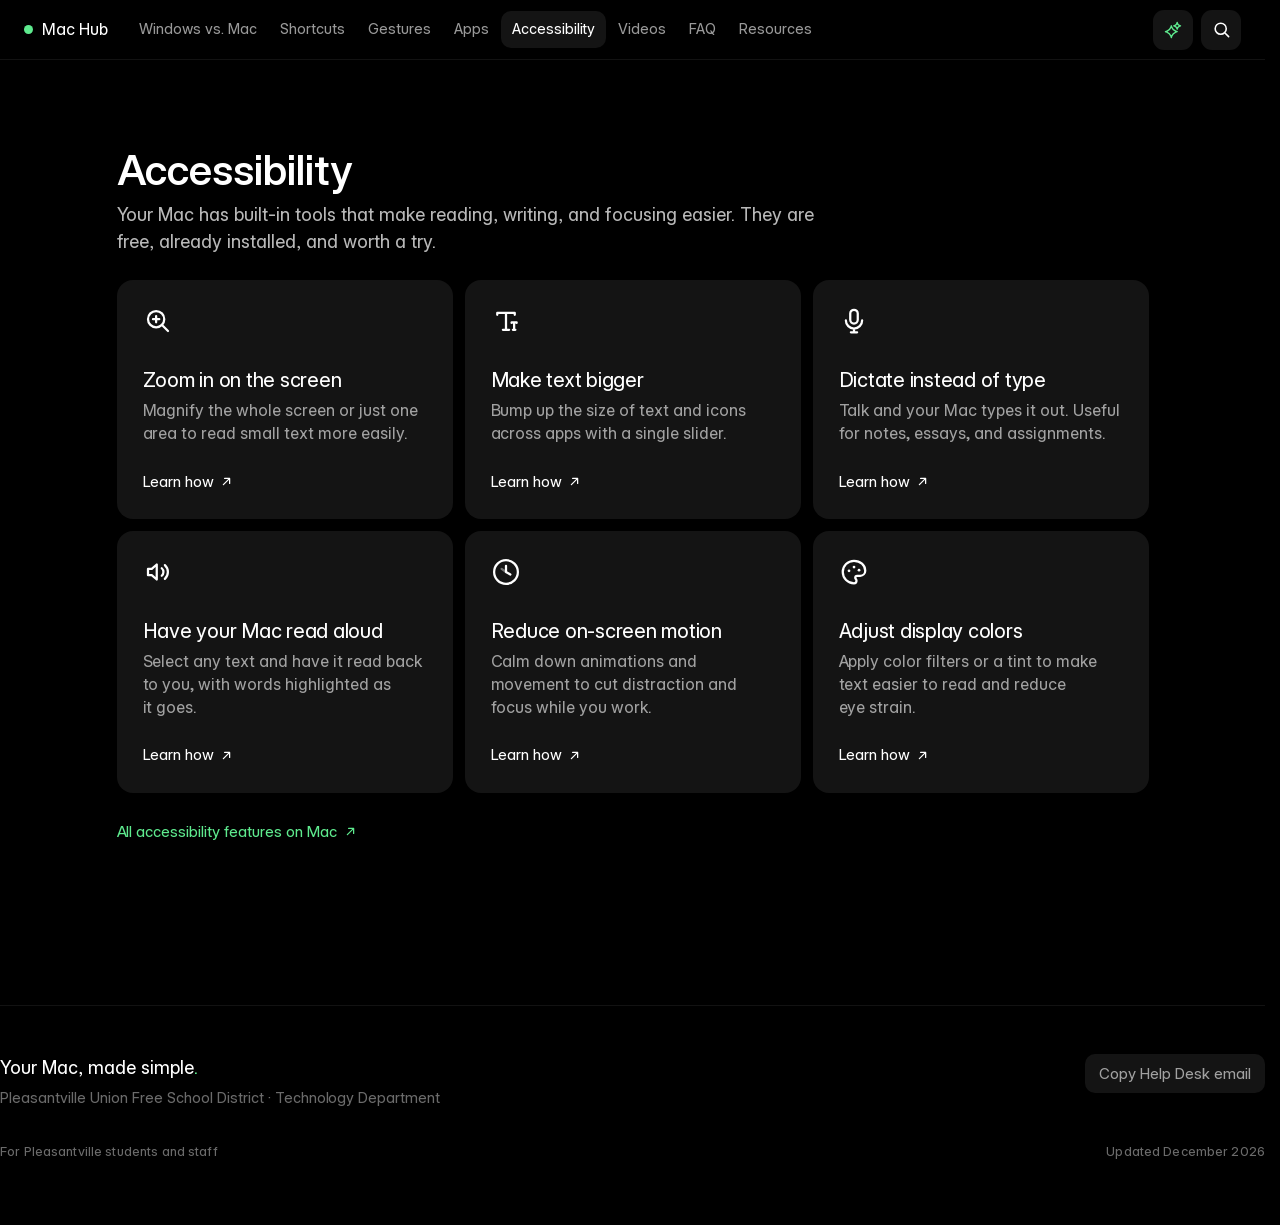
==== accessibility.html @ fa1ad55f "Add files via upload" ====
<!doctype html>
<html lang="en">
<head>
<meta charset="utf-8">
<meta name="viewport" content="width=device-width, initial-scale=1, viewport-fit=cover">
<meta name="color-scheme" content="dark">
<meta name="theme-color" content="#0a0a0a">
<title>Accessibility — Mac Hub | Pleasantville Schools</title>
<meta name="description" content="Built-in Mac tools that make reading, writing, and focusing easier: zoom, larger text, dictation, spoken text, reduced motion, and color adjustments.">
<meta property="og:title" content="Mac Accessibility — Pleasantville Schools">
<meta property="og:description" content="Built-in tools that make your Mac easier to use.">
<meta property="og:type" content="website">
<meta property="og:url" content="https://pufsd-mac.pages.dev/accessibility">
<meta property="og:site_name" content="Pleasantville Union Free School District">
<meta name="twitter:card" content="summary">
<meta name="robots" content="index, follow">
<link rel="canonical" href="https://pufsd-mac.pages.dev/accessibility">
<link rel="stylesheet" href="styles.css">
</head>
<body>
<div id="site-header"></div>
<main>
  <div class="wrap">
    <section id="accessibility">
      <div class="sec-head"><h2>Accessibility</h2><p class="lead">Your Mac has built-in tools that make reading, writing, and focusing easier. They are free, already installed, and worth a try.</p></div>
      <div class="apps-grid" id="a11yGrid" data-reveal></div>
      <div class="sec-foot">
        <a class="doc-link" href="https://support.apple.com/guide/mac-help/use-accessibility-features-mh35884/mac" target="_blank" rel="noopener noreferrer">All accessibility features on Mac<svg width="15" height="15" viewBox="0 0 24 24" fill="none" stroke="currentColor" stroke-width="2" stroke-linecap="round" stroke-linejoin="round"><path d="M7 17 17 7M9 7h8v8"/></svg></a>
      </div>
    </section>
  </div>
</main>
<div id="site-footer"></div>
<script src="content.js"></script>
<script src="app.js"></script>
<script>initPage('accessibility');</script>
</body>
</html>
---- styles.css ----
/* Self-hosted Inter variable (SIL Open Font License), same file as the resume site. */
@font-face{
  font-family:"Inter var";font-style:normal;font-weight:100 900;font-display:swap;
  src:url("fonts/InterVariable.woff2") format("woff2");
}
:root{
  --bg:#000000;
  --bg-card:#161616;
  --glass-card:rgb(20,20,20);
  --glass-card-hover:rgb(30,30,30);
  --surface-2:#2a2a2a;
  --t1:#ffffff;
  --text-on-bg:rgba(255,255,255,.72);
  --text-on-card:rgba(255,255,255,.6);
  --t2:var(--text-on-card);
  --t3:rgba(255,255,255,.42);
  --rule:rgba(255,255,255,.07);
  --rule-strong:rgba(255,255,255,.14);
  --rule-faint:rgba(255,255,255,.035);
  --grid-line:rgba(255,255,255,.035);
  --accent:#5eea8e;
  --accent-soft:rgba(94,234,142,.14);

  --s-2:8px; --s-3:12px; --s-4:16px; --s-5:24px; --s-6:32px; --s-7:48px; --s-8:64px; --s-9:96px;
  --max:1080px; --gutter:24px;
  --rc:16px; --ri:12px; --rs:10px; --rchip:8px;
  /* card padding system: feature cards use --pad-card, compact rows use --pad-row */
  --pad-card:26px;
  --pad-row:15px 20px;

  --font:"Inter var","Inter",-apple-system,BlinkMacSystemFont,"Segoe UI",Roboto,sans-serif;
  --ease:cubic-bezier(.22,1,.36,1);
  --ease-spring:cubic-bezier(.32,.72,0,1);
  color-scheme:dark;
}
*,*::before,*::after{box-sizing:border-box;margin:0;padding:0}
html{scroll-behavior:smooth;scroll-padding-top:120px;scrollbar-gutter:stable}
html,body{
  background:var(--bg);color:var(--text-on-bg);font-family:var(--font);
  font-feature-settings:"cv01","cv06","cv09","cv11","ss03","ss07";
  font-variation-settings:"opsz" 24,"wght" 440;
  -webkit-font-smoothing:antialiased;-moz-osx-font-smoothing:grayscale;
}
body{position:relative;font-size:18px;line-height:1.55;letter-spacing:-0.01px;min-height:100vh;text-rendering:optimizeLegibility;overflow-x:hidden;text-wrap:pretty}
/* page titles stay bold; card headings sit at 500 */
.hero h1,.sec-head h2,.chat-head .ttl,.gate h2,.admin-head h2{font-variation-settings:"opsz" 32,"wght" 560}
.card h3,.cmp-topic,.exp-title,.app-card .app-name,.res .rname,.res-help .rname,.gest .gname{font-variation-settings:"opsz" 28,"wght" 460;font-weight:460}
input,textarea,button,select{font-feature-settings:inherit}
a{color:inherit;text-decoration:none;transition:opacity .22s var(--ease)}
button{font:inherit;background:none;border:none;color:inherit;cursor:pointer;padding:0}
::selection{background:var(--accent);color:var(--bg)}
:focus{outline:none}
:focus-visible{outline:2px solid var(--accent);outline-offset:3px;border-radius:6px;box-shadow:0 0 0 4px var(--accent-soft)}

.wrap{width:100%;max-width:var(--max);margin:0 auto;padding:0 var(--gutter);position:relative;z-index:1}
@media (max-width:560px){:root{--gutter:16px}}

/* ---------- controls: agent + search + hamburger ---------- */
.controls{position:fixed;top:var(--s-6);right:var(--s-6);z-index:101;display:flex;align-items:center;gap:var(--s-2)}
.ctrl-btn{width:52px;height:52px;flex:0 0 52px;border-radius:15px;background:var(--glass-card);color:var(--t1);display:inline-flex;align-items:center;justify-content:center;cursor:pointer;transition:background .24s var(--ease),transform .18s var(--ease)}
.ctrl-btn:hover{background:var(--glass-card-hover)}
.ctrl-btn:active{transform:scale(.92)}
.agent-btn svg{color:var(--accent)}
.bars{position:relative;width:20px;height:14px}
.bars span{position:absolute;left:0;width:20px;height:2px;border-radius:2px;background:var(--t1);transition:transform .34s var(--ease),opacity .2s var(--ease)}
.bars span:nth-child(1){top:0}
.bars span:nth-child(2){top:6px}
.bars span:nth-child(3){top:12px}
.menu-btn[aria-expanded="true"] .bars span:nth-child(1){transform:translateY(6px) rotate(45deg)}
.menu-btn[aria-expanded="true"] .bars span:nth-child(2){opacity:0}
.menu-btn[aria-expanded="true"] .bars span:nth-child(3){transform:translateY(-6px) rotate(-45deg)}
.menu{position:fixed;top:calc(var(--s-6) + 64px);right:var(--s-6);z-index:100;background:#121212;border-radius:var(--rc);padding:8px;display:flex;flex-direction:column;gap:2px;min-width:200px;box-shadow:0 4px 16px rgba(0,0,0,.35);opacity:0;transform:translateY(-8px) scale(.98);transform-origin:top right;pointer-events:none;transition:opacity .22s var(--ease),transform .22s var(--ease)}
.menu.open{opacity:1;transform:none;pointer-events:auto}
.menu a{display:flex;align-items:center;gap:12px;padding:11px 16px;border-radius:var(--rs);font-size:16.5px;font-weight:460;color:var(--t2);letter-spacing:-0.01px;transition:color .2s var(--ease),background .2s var(--ease)}
.menu a svg{flex-shrink:0;color:var(--t3);transition:color .2s var(--ease)}
.menu a:hover{color:var(--t1);background:#1a1a1a}
.menu a:hover svg{color:var(--accent)}
.menu a.active{color:var(--t1);background:var(--surface-2)}
.menu a.active svg{color:var(--accent)}
/* in-menu action items (assistant + search) — mobile only */
.menu-action{display:none;align-items:center;gap:12px;width:100%;padding:11px 16px;border-radius:var(--rs);font:inherit;font-size:16.5px;font-weight:460;color:var(--t2);background:none;cursor:pointer;text-align:left;transition:color .2s var(--ease),background .2s var(--ease)}
.menu-action svg{color:var(--accent);flex-shrink:0}
.menu-action:hover{color:var(--t1);background:#1a1a1a}
.menu-divider{display:none;height:1px;background:var(--rule);margin:6px 8px}
.menu-scrim{display:none}
@media (max-width:560px){
  .controls{top:var(--s-4);right:var(--s-4)}
  .ctrl-btn{width:44px;height:44px;flex:0 0 44px;border-radius:13px}
  /* collapse to a single menu button on mobile */
  .agent-btn,.search-btn{display:none}
  /* bottom sheet: slides up from the bottom like a native app panel */
  .menu{
    top:auto;bottom:0;left:0;right:0;min-width:0;
    border-radius:22px 22px 0 0;
    padding:10px 12px calc(env(safe-area-inset-bottom) + 18px);
    gap:2px;
    box-shadow:0 -12px 40px rgba(0,0,0,.55);
    transform:translateY(100%);transform-origin:bottom;
    transition:transform .34s var(--ease-spring),opacity .2s var(--ease);
  }
  .menu::before{content:"";display:block;width:38px;height:4px;border-radius:2px;background:var(--rule-strong);margin:6px auto 12px}
  .menu.open{transform:translateY(0)}
  .menu-action,.menu-divider{display:flex}
  .menu a,.menu-action{font-size:18px;padding:15px 16px}
  .menu-divider{margin:8px 8px}
  /* dim scrim behind the sheet */
  .menu-scrim{display:block;position:fixed;inset:0;z-index:99;background:rgba(0,0,0,.5);opacity:0;pointer-events:none;transition:opacity .28s var(--ease)}
  .menu-scrim.open{opacity:1;pointer-events:auto}
}

/* ---------- reveal-on-scroll ---------- */
.js [data-reveal]{opacity:0;transform:translateY(14px)}
.js [data-reveal].in{opacity:1;transform:none;transition:opacity .6s var(--ease),transform .6s var(--ease)}
/* staggered children: grids/lists reveal their items in sequence */
.js [data-reveal] > *{opacity:0;transform:translateY(12px)}
.js [data-reveal].in > *{opacity:1;transform:none;transition:opacity .5s var(--ease),transform .5s var(--ease);transition-delay:calc(var(--i,0) * 55ms)}
/* unified tables reveal as a single block (no per-row stagger) */
.js [data-reveal].no-stagger > *{opacity:1;transform:none;transition:none}
/* hero loads on first paint */
.js .hero-anim{opacity:0;transform:translateY(16px);animation:heroRise .7s var(--ease) forwards}
.js .hero h1.hero-anim{animation-delay:.05s}
.js .hero p.hero-anim{animation-delay:.16s}
@keyframes heroRise{to{opacity:1;transform:none}}
@media (prefers-reduced-motion:reduce){
  .js [data-reveal],.js [data-reveal] > *,.js .hero-anim{opacity:1 !important;transform:none !important;animation:none !important}
  .card:hover,.app-card:hover,.gest:hover,.res a:hover{transform:none !important}
  .card:hover .ico,.app-card:hover .app-icon,.gest:hover .gico,.sc-row:hover .kbd{transform:none !important}
  .doc-link:hover svg,.app-card a.app-link:hover svg,.res a:hover .ext svg{transform:none !important}
  .ctrl-btn:active,.card:active,.app-card:active,.sc-row:active,.cta:active,.video-card:hover .video-thumb,.video-card:active .video-thumb{transform:none !important}
  html{scroll-behavior:auto}
}
.chat-log{scrollbar-width:thin;scrollbar-color:var(--surface-2) transparent}
.chat-log::-webkit-scrollbar{width:8px}
.chat-log::-webkit-scrollbar-thumb{background:var(--surface-2);border-radius:4px}
.chat-log::-webkit-scrollbar-track{background:transparent}

/* ---------- hero ---------- */
.hero{padding:160px 0 80px;text-align:left}
.hero h1{font-size:clamp(40px,7vw,72px);font-weight:560;line-height:1.04;letter-spacing:-.028em;color:var(--t1);margin:0}
.hero h1 .dot{color:var(--accent)}
.hero p{font-size:clamp(16px,1.8vw,19px);line-height:1.55;color:var(--text-on-bg);max-width:52ch;margin:var(--s-5) 0 0;text-wrap:pretty}

.search-pop{position:fixed;top:calc(var(--s-6) + 64px);right:var(--s-6);z-index:100;background:#121212;border-radius:var(--rc);padding:8px;width:300px;opacity:0;transform:translateY(-8px) scale(.98);transform-origin:top right;pointer-events:none;transition:opacity .22s var(--ease),transform .22s var(--ease)}
.search-pop.open{opacity:1;transform:none;pointer-events:auto}
.search-bar{display:flex;align-items:center;gap:var(--s-3)}
.search-field{position:relative;flex:1;border-radius:var(--rs);background:#222;box-shadow:inset 0 0 0 1px var(--rule);transition:box-shadow .24s var(--ease)}
.search-field:focus-within{box-shadow:inset 0 0 0 1.5px rgba(255,255,255,.4)}
.search-field svg{position:absolute;left:14px;top:50%;transform:translateY(-50%);color:var(--t3)}
.search-field input{width:100%;height:46px;background:transparent;border:none;border-radius:var(--rs);color:var(--t1);font:inherit;font-size:15px;padding:0 14px 0 42px}
.search-field input::placeholder{color:var(--t3)}
.search-field input:focus{outline:none}
.search-cancel{display:none;color:var(--t2);font:inherit;font-size:16px;font-weight:460;padding:0 4px;white-space:nowrap;transition:color .2s var(--ease)}
.search-cancel:hover{color:var(--t1)}
.search-hint{display:none}
@media (max-width:560px){
  .search-pop{inset:0;top:0;right:0;left:0;width:auto;z-index:110;border-radius:0;padding:calc(env(safe-area-inset-top) + 16px) 16px 16px;background:linear-gradient(to bottom,rgba(10,10,10,.98) 0,rgba(10,10,10,.98) 88px,rgba(10,10,10,.5) 132px,rgba(10,10,10,.32) 100%);backdrop-filter:blur(4px);-webkit-backdrop-filter:blur(4px);transform:translateY(-12px);transform-origin:top}
  .search-pop.open{transform:none}
  .search-field input{height:50px;font-size:17px}
  .search-cancel{display:inline-flex}
  .search-hint{display:block;color:var(--t3);font-size:14px;margin-top:18px;text-align:center}
  .search-hint.hidden{display:none}
  body.search-open .controls{opacity:0;pointer-events:none}
}
.controls{transition:opacity .2s var(--ease)}

/* ---------- sections ---------- */
section{padding:var(--s-8) 0}
.sec-head{text-align:left;margin-bottom:var(--s-5)}
.sec-head h2{font-size:clamp(28px,4.4vw,42px);font-weight:560;line-height:1.06;letter-spacing:-0.01px;color:var(--t1);text-wrap:balance}
.sec-head .lead{color:var(--text-on-bg);font-size:18px;margin-top:var(--s-2);max-width:60ch;text-wrap:pretty}

/* ---------- browse cards ---------- */
.grid{display:grid;grid-template-columns:repeat(4,1fr);gap:var(--s-3)}
@media (max-width:900px){.grid{grid-template-columns:repeat(2,1fr)}}
@media (max-width:440px){.grid{grid-template-columns:1fr}}
.card{background:var(--glass-card);border-radius:var(--rc);padding:var(--pad-card);display:flex;flex-direction:column;min-height:200px;transition:background .24s var(--ease),transform .24s var(--ease);cursor:pointer}
.card:hover{background:var(--glass-card-hover);transform:translateY(-2px)}
.card:active{transform:translateY(0)}
.card .ico{color:var(--t1);display:inline-flex;align-self:flex-start;margin-bottom:auto;transition:transform .3s var(--ease-spring)}
.card:hover .ico{transform:scale(1.06)}
.card h3{font-size:20px;font-weight:560;letter-spacing:-0.012em;color:var(--t1);margin-top:var(--s-6);line-height:1.2;text-wrap:balance}
.card .desc{color:var(--t2);font-size:16px;line-height:1.45;margin-top:7px;text-wrap:pretty}
.card .meta{color:var(--t3);font-size:14px;margin-top:var(--s-5);font-variant-numeric:tabular-nums}

/* ---------- coming from windows (unified table) ---------- */
.switch-grid{position:relative;background:var(--glass-card);border-radius:var(--rc);overflow:hidden}
.cmp-header{display:grid;grid-template-columns:1.2fr 1.5fr 1.5fr;gap:var(--s-4);padding:14px var(--pad-card);box-shadow:inset 0 -1px 0 var(--rule)}
.cmp-header span{font-size:11.5px;font-weight:560;letter-spacing:.05em;text-transform:uppercase}
.cmp-header .h-topic{color:transparent}
.cmp-header .h-win{color:var(--t3)}
.cmp-header .h-mac{color:var(--accent)}
.cmp{display:grid;grid-template-columns:1.2fr 1.5fr 1.5fr;align-items:center;gap:var(--s-4);padding:15px var(--pad-card);transition:background .18s var(--ease)}
.cmp + .cmp{box-shadow:inset 0 1px 0 var(--rule-faint)}
.cmp:hover{background:var(--glass-card-hover)}
.cmp-topic{color:var(--t1);font-size:17px;letter-spacing:-0.01px;text-wrap:pretty}
.cmp-val{font-size:17px;line-height:1.45;text-wrap:pretty}
.cmp-win{color:var(--t3)}
.cmp-mac{color:var(--t1);position:relative;padding-left:18px}
.cmp-mac::before{content:"";position:absolute;left:0;top:50%;transform:translateY(-50%);width:3px;height:22px;border-radius:2px;background:var(--accent);opacity:.5}
@media (max-width:760px){
  .cmp-header{display:none}
  .cmp{grid-template-columns:1fr;gap:0;padding:var(--pad-card)}
  .cmp-topic{font-size:18px;margin-bottom:12px}
  /* Windows = the old way, muted reference line */
  .cmp-win{padding-left:0;font-size:16px;color:var(--t3)}
  .cmp-win::before{content:"On Windows";display:block;font-size:11px;font-weight:560;letter-spacing:.05em;text-transform:uppercase;color:var(--t3);margin-bottom:4px}
  /* Mac = the answer, set apart in a tinted block with the green accent bar */
  .cmp-mac{position:relative;margin-top:14px;padding:12px 14px 12px 16px;font-size:17px;color:var(--t1);background:var(--accent-soft);border-radius:var(--rs)}
  .cmp-mac::before{content:"On a Mac";position:static;transform:none;width:auto;height:auto;display:block;font-size:11px;font-weight:560;letter-spacing:.05em;text-transform:uppercase;color:var(--accent);background:none;border-radius:0;opacity:1;margin-bottom:4px}
}

/* ---------- shortcuts (individual cards, 2-up) ---------- */
.sc-table{display:grid;grid-template-columns:1fr 1fr;gap:var(--s-3)}
.sc-row{display:flex;align-items:center;justify-content:space-between;gap:var(--s-4);padding:var(--pad-row);background:var(--glass-card);border-radius:var(--ri);transition:background .24s var(--ease),transform .24s var(--ease)}
.sc-row:hover{background:var(--glass-card-hover);transform:translateY(-2px)}
.sc-row:active{transform:translateY(0)}
.sc-row .label{color:var(--t1);font-size:17px;letter-spacing:-0.01px;margin:0;line-height:1.2}
.keys{display:flex;gap:6px;flex-shrink:0}
.kbd{display:inline-flex;align-items:center;justify-content:center;min-width:30px;height:30px;padding:0 9px;font-size:13px;font-weight:460;font-variant-numeric:tabular-nums;color:var(--t1);background:var(--surface-2);border-radius:var(--rchip);box-shadow:0 1px 0 rgba(0,0,0,.4),inset 0 1px 0 rgba(255,255,255,.05);transition:transform .26s var(--ease-spring),background .18s var(--ease)}
.sc-row:hover .kbd{background:#333}
/* staggered key pop on hover */
.sc-row:hover .kbd{transform:translateY(-3px)}
.sc-row:hover .kbd:nth-child(1){transition-delay:0ms}
.sc-row:hover .kbd:nth-child(2){transition-delay:55ms}
.sc-row:hover .kbd:nth-child(3){transition-delay:110ms}
.sc-row .kbd:nth-child(1){transition-delay:110ms}
.sc-row .kbd:nth-child(2){transition-delay:55ms}
.sc-row .kbd:nth-child(3){transition-delay:0ms}
.empty{color:var(--t3);font-size:14px;padding:14px 2px}
@media (max-width:640px){.sc-table{grid-template-columns:1fr}}

/* shared section footer link */
.sec-foot{margin-top:var(--s-5)}
.no-results{color:var(--text-on-bg);font-size:16px;text-align:center;padding:var(--s-8) 0}

/* ---------- accordion (FAQ) ---------- */
#faqList{display:flex;flex-direction:column;gap:var(--s-3)}
.exp{background:var(--glass-card);border-radius:var(--rc);overflow:hidden;transition:background .24s var(--ease)}
.exp:hover{background:var(--glass-card-hover)}
.exp-summary{list-style:none;cursor:pointer;padding:20px var(--pad-card);display:grid;grid-template-columns:1fr auto;gap:var(--s-4);align-items:center}
.exp-summary::-webkit-details-marker{display:none}
.exp-title{font-size:clamp(16px,1.8vw,18px);font-weight:560;color:var(--t1);letter-spacing:-0.01px;line-height:1.3;text-wrap:balance}
.exp-icon{width:28px;height:28px;flex-shrink:0;display:inline-flex;align-items:center;justify-content:center;color:var(--t2);transition:color .24s var(--ease)}
.exp:hover .exp-icon{color:var(--t1)}
.exp[open] .exp-icon{color:var(--accent)}
.plus-v{transform-origin:8px 8px;transition:transform .34s cubic-bezier(.4,0,.2,1)}
.exp[open] .plus-v{transform:rotate(90deg)}
.exp-body{display:grid !important;grid-template-rows:0fr;transition:grid-template-rows .34s cubic-bezier(.4,0,.2,1)}
.exp[open] .exp-body{grid-template-rows:1fr}
.exp-body-inner{min-height:0;overflow:hidden}
.exp-a{color:var(--t2);font-size:16.5px;padding:0 var(--pad-card) 24px;text-wrap:pretty}
@media (prefers-reduced-motion:reduce){.exp-body{transition:none}}

/* ---------- native apps ---------- */
.apps-grid{display:grid;grid-template-columns:repeat(3,1fr);gap:var(--s-3)}
@media (max-width:760px){.apps-grid{grid-template-columns:repeat(2,1fr)}}
@media (max-width:480px){.apps-grid{grid-template-columns:1fr}}
.app-card{background:var(--glass-card);border-radius:var(--rc);padding:var(--pad-card);display:flex;flex-direction:column;transition:background .24s var(--ease),transform .24s var(--ease)}
.app-card:hover{background:var(--glass-card-hover);transform:translateY(-2px)}
.app-card:active{transform:translateY(0)}
.app-head{display:flex;align-items:center;gap:var(--s-3);margin-bottom:var(--s-5)}
.app-icon{width:44px;height:44px;border-radius:11px;flex-shrink:0;display:block;object-fit:cover;transition:transform .3s var(--ease-spring)}
.app-card:hover .app-icon{transform:scale(1.06)}
/* accessibility cards — icon on top, bare white icon, matches browse layout */
.a11y-card{background:var(--glass-card);border-radius:var(--rc);padding:var(--pad-card);display:flex;flex-direction:column;min-height:200px;transition:background .24s var(--ease),transform .24s var(--ease)}
.a11y-card:hover{background:var(--glass-card-hover);transform:translateY(-2px)}
.a11y-card:active{transform:translateY(0)}
.a11y-ico{color:var(--t1);display:inline-flex;align-self:flex-start;margin-bottom:auto;transition:transform .3s var(--ease-spring)}
.a11y-card:hover .a11y-ico{transform:scale(1.06)}
.a11y-name{display:block;color:var(--t1);font-size:20px;font-weight:560;letter-spacing:-0.012em;line-height:1.2;margin-top:var(--s-6);text-wrap:balance}
.a11y-desc{display:block;color:var(--t2);font-size:16px;line-height:1.45;margin-top:7px;text-wrap:pretty}
.a11y-link{color:var(--t1);font-size:15px;font-weight:460;margin-top:var(--s-5);display:inline-flex;align-items:center;gap:5px}
.a11y-link svg{transition:transform .25s var(--ease)}
.a11y-card:hover .a11y-link svg{transform:translate(2px,-2px)}
.app-card .app-name{display:block;color:var(--t1);font-size:18px;letter-spacing:-0.01px;line-height:1.3;text-wrap:balance}
.app-card .app-desc{display:block;color:var(--t2);font-size:18px;line-height:1.35;letter-spacing:-0.01px;text-wrap:pretty}
.app-card .app-link{color:var(--accent);font-size:15px;font-weight:460;margin-top:var(--s-5);display:inline-flex;align-items:center;gap:5px}
.app-card .app-link svg{transition:transform .25s var(--ease)}
.app-card:hover .app-link svg{transform:translate(2px,-2px)}

/* ---------- video gallery ---------- */
.video-grid{display:grid;grid-template-columns:repeat(3,1fr);gap:var(--s-4)}
@media (max-width:760px){.video-grid{grid-template-columns:repeat(2,1fr)}}
@media (max-width:480px){.video-grid{grid-template-columns:1fr}}
.video-card{display:flex;flex-direction:column;gap:var(--s-3);background:none;border:0;padding:0;font:inherit;text-align:left;cursor:pointer}
.video-thumb{position:relative;aspect-ratio:16/9;border-radius:var(--ri);overflow:hidden;background:var(--glass-card);transition:transform .26s var(--ease)}
.video-thumb img{width:100%;height:100%;object-fit:cover;display:block}
.video-card:hover .video-thumb{transform:translateY(-2px)}
.video-card:active .video-thumb{transform:translateY(0)}
.video-thumb::after{content:"";position:absolute;inset:0;background:rgba(0,0,0,.18);opacity:0;transition:opacity .26s var(--ease)}
.video-card:hover .video-thumb::after{opacity:1}
.video-play{position:absolute;top:50%;left:50%;transform:translate(-50%,-50%);width:54px;height:54px;border-radius:50%;background:rgba(0,0,0,.55);backdrop-filter:blur(4px);display:flex;align-items:center;justify-content:center;z-index:1;transition:background .24s var(--ease),transform .3s var(--ease-spring)}
.video-card:hover .video-play{background:var(--accent);transform:translate(-50%,-50%) scale(1.08)}
.video-play svg{margin-left:3px;color:#fff;transition:color .24s var(--ease)}
.video-card:hover .video-play svg{color:#04130a}
.video-dur{position:absolute;bottom:8px;right:8px;z-index:1;background:rgba(0,0,0,.72);color:#fff;font-size:12.5px;font-weight:460;padding:2px 7px;border-radius:6px;letter-spacing:.01em}
.video-vtitle{color:var(--t1);font-size:16.5px;font-weight:460;line-height:1.35;letter-spacing:-0.01px;text-wrap:pretty}
/* video modal */
.video-modal{position:fixed;inset:0;z-index:200;display:none;align-items:center;justify-content:center;padding:24px;background:rgba(0,0,0,.82);opacity:0;transition:opacity .26s var(--ease)}
.video-modal.open{display:flex;opacity:1}
.vm-inner{width:100%;max-width:960px}
.vm-frame{position:relative;aspect-ratio:16/9;width:100%;border-radius:var(--rc);overflow:hidden;background:#000;box-shadow:0 24px 80px rgba(0,0,0,.6)}
.vm-frame iframe{position:absolute;inset:0;width:100%;height:100%;border:0}
.vm-title{margin-top:var(--s-4);color:var(--t1);font-size:18px;font-weight:560;letter-spacing:-0.01px;text-wrap:pretty}
.vm-close{position:absolute;top:18px;right:18px;width:44px;height:44px;border-radius:50%;background:rgba(255,255,255,.1);color:#fff;display:flex;align-items:center;justify-content:center;cursor:pointer;transition:background .2s var(--ease)}
.vm-close:hover{background:rgba(255,255,255,.2)}
@media (prefers-reduced-motion:reduce){.video-modal,.video-thumb,.video-play{transition:none}}

/* ---------- resources / link cards (title over subtitle) ---------- */
.res{display:grid;grid-template-columns:repeat(auto-fill,minmax(280px,1fr));gap:var(--s-3)}
.res.res-3{grid-template-columns:repeat(3,1fr)}
.res a{background:var(--glass-card);border-radius:var(--rc);padding:var(--pad-card);display:flex;flex-direction:column;min-height:120px;transition:background .24s var(--ease),transform .24s var(--ease)}
.res a:hover{background:var(--glass-card-hover);transform:translateY(-2px)}
.res .ext svg{transition:transform .25s var(--ease)}
.res a:hover .ext svg{transform:translate(2px,-2px)}
.res .rtop{display:flex;align-items:center;justify-content:space-between;gap:var(--s-3)}
.res .rname{display:block;color:var(--t1);font-size:18px;letter-spacing:-0.01px;line-height:1.3;text-wrap:pretty}
.res .rdesc{display:block;color:var(--t2);font-size:17px;margin-top:7px;line-height:1.45;text-wrap:pretty}
.res .ext{color:var(--t2);flex-shrink:0;display:inline-flex;align-items:center;transition:color .24s var(--ease)}
.res a:hover .ext{color:var(--t1)}
@media (max-width:760px){.res.res-3{grid-template-columns:1fr}}
/* request-help action button (matches resource card shape, accent-tinted) */
.res-help{position:relative;text-align:left;width:100%;background:var(--accent-soft);border-radius:var(--rc);padding:var(--pad-card);display:flex;flex-direction:column;min-height:120px;cursor:pointer;font:inherit;overflow:hidden;transition:background .24s var(--ease),transform .24s var(--ease)}
.res-help:hover{background:rgba(94,234,142,.2);transform:translateY(-2px)}
.res-help .rtop{display:flex;align-items:center;justify-content:space-between;gap:var(--s-3)}
.res-help .rname{display:block;color:var(--accent);font-size:18px;letter-spacing:-0.01px;line-height:1.3}
.res-help .rdesc{display:block;color:rgba(94,234,142,.7);font-size:17px;margin-top:7px;line-height:1.45}
.res-help .ext{color:var(--accent);flex-shrink:0;display:inline-flex}
.res-help .ext svg{transition:transform .25s var(--ease)}
.res-help:hover .ext svg{transform:translateY(-1px)}
.res-help .help-default{display:contents}
.res-help .help-default > *{transition:opacity .28s var(--ease),transform .28s var(--ease)}
.res-help.is-copied .help-default > *{opacity:0;transform:scale(.96)}
.res-help .help-copied{position:absolute;inset:0;display:flex;align-items:center;justify-content:center;color:var(--accent);font-size:20px;font-weight:560;font-variation-settings:"opsz" 28,"wght" 560;letter-spacing:-0.01px;opacity:0;transform:scale(.94);pointer-events:none;transition:opacity .28s var(--ease),transform .34s var(--ease-spring)}
.res-help.is-copied .help-copied{opacity:1;transform:none}
@media (prefers-reduced-motion:reduce){.res-help .help-default,.res-help .help-copied{transition:opacity .15s linear;transform:none !important}}

/* ---------- gestures (text-only, 3-up) ---------- */
.gest-grid{display:grid;grid-template-columns:repeat(3,1fr);gap:var(--s-3)}
.gest{background:var(--glass-card);border-radius:var(--ri);padding:var(--pad-row);display:flex;flex-direction:column;min-width:0;transition:background .24s var(--ease),transform .24s var(--ease)}
.gest:hover{background:var(--glass-card-hover);transform:translateY(-2px)}
.gest .gname{display:block;color:var(--t1);font-size:17px;letter-spacing:-0.01px;line-height:1.3}
.gest .ghow{display:block;color:var(--t2);font-size:17px;margin-top:2px;line-height:1.35;letter-spacing:-0.01px;white-space:nowrap;overflow:hidden;text-overflow:ellipsis}
@media (max-width:760px){.gest-grid{grid-template-columns:repeat(2,1fr)}}
@media (max-width:480px){.gest-grid{grid-template-columns:1fr}}
.doc-link{display:inline-flex;align-items:center;gap:6px;color:var(--accent);font-size:15px;font-weight:460;transition:opacity .2s var(--ease)}
.doc-link:hover{opacity:.8}
.doc-link svg,.app-card a.app-link svg{transition:transform .25s var(--ease)}
.doc-link:hover svg,.app-card a.app-link:hover svg{transform:translate(2px,-2px)}

/* ---------- agent chat window (overlay) ---------- */
.chat-window{position:fixed;top:calc(var(--s-6) + 64px);right:var(--s-6);z-index:202;width:min(400px,calc(100vw - var(--s-6)*2));height:min(620px,calc(100vh - 130px));background:#1a1a1a;border-radius:var(--rc);display:flex;flex-direction:column;overflow:hidden;box-shadow:0 24px 64px rgba(0,0,0,.5);opacity:0;transform:translateY(-12px) scale(.98);transform-origin:top right;pointer-events:none;transition:opacity .24s var(--ease),transform .4s var(--ease-spring)}
.chat-window.open{opacity:1;transform:none;pointer-events:auto}
.chat-head{display:flex;align-items:center;justify-content:space-between;padding:var(--pad-row);flex-shrink:0}
.chat-head .ttl{display:flex;align-items:center;gap:10px;font-weight:460;color:var(--t1);letter-spacing:-0.01px}
.chat-head .ttl svg{color:var(--accent)}
.chat-log{flex:1;overflow-y:auto;padding:var(--s-4) var(--s-5);display:flex;flex-direction:column;gap:var(--s-3)}
.msg{max-width:85%;padding:11px 15px;border-radius:14px;font-size:15px;line-height:1.5}
.msg.user{align-self:flex-end;background:var(--surface-2);color:var(--t1)}
.msg.bot{align-self:flex-start;background:#242424;color:var(--t1)}
.msg.sys{align-self:center;color:var(--t3);font-size:13.5px;text-align:center;max-width:92%}
.chat-chips{display:flex;flex-wrap:wrap;gap:8px;margin-top:2px}
.chat-chip{font:inherit;font-size:13.5px;color:var(--t2);background:#242424;border:1px solid var(--rule);border-radius:999px;padding:7px 13px;cursor:pointer;transition:color .2s var(--ease),background .2s var(--ease),border-color .2s var(--ease)}
.chat-chip:hover{color:var(--t1);background:var(--surface-2);border-color:var(--t3)}
.msg.typing{display:inline-flex;align-items:center;gap:5px;padding:14px 16px}
.msg.typing .dot{width:7px;height:7px;border-radius:50%;background:var(--t3);animation:typingBlink 1.3s infinite ease-in-out}
.msg.typing .dot:nth-child(2){animation-delay:.18s}
.msg.typing .dot:nth-child(3){animation-delay:.36s}
@keyframes typingBlink{0%,60%,100%{opacity:.3;transform:translateY(0)}30%{opacity:1;transform:translateY(-3px)}}
@media (prefers-reduced-motion:reduce){.msg.typing .dot{animation:none;opacity:.6}}
.chat-input{display:flex;align-items:flex-end;gap:var(--s-3);padding:var(--s-4);flex-shrink:0}
.chat-field{flex:1;display:flex;border-radius:var(--rs);background:#222;box-shadow:inset 0 0 0 1px var(--rule);transition:box-shadow .24s var(--ease)}
.chat-field:focus-within{box-shadow:inset 0 0 0 1.5px rgba(255,255,255,.4)}
.chat-field textarea{width:100%;resize:none;background:transparent;border:none;color:var(--t1);font:inherit;font-size:15px;line-height:22px;padding:13px 16px;height:48px;min-height:48px;max-height:120px;display:block}
.chat-field textarea:focus{outline:none}
.chat-field textarea::placeholder{color:var(--t3)}
.cta{display:inline-flex;align-items:center;justify-content:center;gap:8px;padding:0 20px;border-radius:var(--rs);background:var(--surface-2);color:var(--t1);font:inherit;font-size:15px;font-weight:460;cursor:pointer;height:46px;white-space:nowrap;transition:background .24s var(--ease),transform .16s var(--ease)}
#chatSend{height:48px;flex-shrink:0;background:var(--t1);color:#000}
#chatSend:hover{background:rgba(255,255,255,.85)}
.cta:hover{background:#333}
.cta:active{transform:scale(.985)}
.cta.alt{background:transparent;color:var(--t2)}
.cta.alt:hover{color:var(--t1);background:var(--surface-2)}
@media (max-width:560px){
  .chat-window{top:0;left:0;right:0;bottom:0;width:auto;height:auto;border-radius:0;transform:translateY(100%);transform-origin:bottom;box-shadow:none;padding-top:env(safe-area-inset-top)}
  .chat-window.open{transform:none}
  .chat-head{padding:18px 20px;box-shadow:inset 0 -1px 0 var(--rule-faint)}
}

/* ---------- edit lock ---------- */
/* ---------- footer ---------- */
.site-footer{margin-top:var(--s-9);padding:var(--s-7) 0 var(--s-8);border-top:1px solid var(--rule)}
.foot-main{display:flex;align-items:flex-start;justify-content:space-between;gap:var(--s-5);flex-wrap:wrap}
.foot-brand{display:flex;flex-direction:column;gap:5px}
.foot-title{font-size:18px;font-weight:560;color:var(--t1);letter-spacing:-0.01px}
.foot-title .dot{color:var(--accent)}
.foot-sub{font-size:14.5px;color:var(--t3);letter-spacing:-0.01px}
.foot-links{display:flex;align-items:center;gap:var(--s-3)}
.foot-help{position:relative;font:inherit;font-size:15px;font-weight:460;color:var(--t2);padding:8px 14px;border-radius:var(--rs);background:var(--glass-card);cursor:pointer;transition:color .2s var(--ease),background .2s var(--ease)}
.foot-help:hover{color:var(--t1);background:var(--glass-card-hover)}
.foot-help-done{display:none;color:var(--accent)}
.foot-help.is-copied .foot-help-label{display:none}
.foot-help.is-copied .foot-help-done{display:inline}
.foot-help.is-copied{background:var(--accent-soft)}
.foot-edit{display:inline-flex;align-items:center;justify-content:center;width:38px;height:38px;border-radius:var(--rs);background:transparent;color:var(--t3);cursor:pointer;opacity:.55;transition:opacity .24s var(--ease),color .24s var(--ease),background .24s var(--ease)}
.foot-edit:hover{opacity:1;color:var(--t1);background:var(--glass-card)}
.foot-meta{display:flex;justify-content:space-between;gap:var(--s-4);flex-wrap:wrap;margin-top:var(--s-6);font-size:13px;color:var(--t3);letter-spacing:.01em}
@media (max-width:560px){.foot-main{flex-direction:column;gap:var(--s-5)}}

/* ---------- admin ---------- */
.scrim{position:fixed;inset:0;z-index:200;background:rgba(0,0,0,.7);display:none}
.scrim.show{display:block}
.admin{position:fixed;inset:0;z-index:201;display:none;align-items:flex-start;justify-content:center;padding:40px 20px;overflow:auto}
.admin.show{display:flex}
.admin-panel{background:#1a1a1a;border-radius:var(--rc);width:100%;max-width:760px;box-shadow:0 24px 64px rgba(0,0,0,.5)}
.admin-head{display:flex;align-items:center;justify-content:space-between;padding:22px 26px}
.admin-head h3{font-size:21px;font-weight:460;color:var(--t1);letter-spacing:-0.01px}
.admin-body{padding:0 26px 26px}
.gate p{color:var(--t2);font-size:14.5px}
.field-wrap{border-radius:var(--rs);background:#222;box-shadow:inset 0 0 0 1px var(--rule);margin:14px 0;transition:box-shadow .24s var(--ease)}
.field-wrap:focus-within{box-shadow:inset 0 0 0 1.5px rgba(255,255,255,.4)}
.field-wrap input{width:100%;height:48px;background:transparent;border:none;color:var(--t1);font:inherit;padding:0 16px}
.field-wrap input:focus{outline:none}
.ed-tabs{display:flex;gap:6px;flex-wrap:wrap;margin-bottom:var(--s-5)}
.ed-tabs button{background:var(--glass-card);color:var(--t2);font:inherit;font-size:13.5px;padding:7px 13px;border-radius:var(--rs);cursor:pointer;transition:color .2s,background .2s}
.ed-tabs button.active{color:var(--t1);background:var(--surface-2)}
.ed-row{background:var(--glass-card);border-radius:var(--ri);padding:12px;margin-bottom:var(--s-2);display:flex;gap:8px;align-items:flex-start;flex-wrap:wrap}
.ed-row input,.ed-row select{flex:1;min-width:120px;background:#000;border:none;border-radius:var(--rs);color:var(--t1);font:inherit;font-size:14px;padding:10px 12px;box-shadow:inset 0 0 0 1px var(--rule)}
.ed-row input:focus,.ed-row select:focus{outline:none;box-shadow:inset 0 0 0 1.5px rgba(255,255,255,.4)}
.ed-row select{cursor:pointer;flex:0 0 auto;min-width:110px}
.ed-row .del{background:transparent;color:var(--t2);border-radius:var(--rs);cursor:pointer;padding:10px 12px;font:inherit;box-shadow:inset 0 0 0 1px var(--rule);line-height:1}
.ed-row .del:hover{color:var(--t1)}
.ed-row .del:disabled{opacity:.35;cursor:default}
.ed-move{display:flex;gap:6px;flex:0 0 auto}
.label{display:block;color:var(--t2);font-size:13.5px;margin:var(--s-4) 0 6px}
.hint{color:var(--t3);font-size:13px;line-height:1.5;margin-top:var(--s-4)}
.ed-actions{display:flex;gap:10px;margin-top:var(--s-5);flex-wrap:wrap}
.x{color:var(--t2);font-size:24px;line-height:1}
.x:hover{color:var(--t1)}
.divider{border:0;border-top:1px solid var(--rule);margin:var(--s-5) 0}

@media (max-width:640px){.hero{padding:130px 0 56px}}

/* ============================================================
   MULTI-PAGE: sticky header, top nav, per-page + universal search
   ============================================================ */
.site-header{position:sticky;top:0;z-index:120;display:flex;align-items:center;gap:var(--s-3);height:60px;padding:0 var(--gutter);background:rgba(0,0,0,.72);backdrop-filter:blur(12px);-webkit-backdrop-filter:blur(12px);border-bottom:1px solid var(--rule)}
.brand{display:inline-flex;align-items:center;gap:9px;font-size:16px;font-weight:560;color:var(--t1);letter-spacing:-0.01px;white-space:nowrap;flex-shrink:0}
.brand-dot{width:9px;height:9px;border-radius:50%;background:var(--accent);flex-shrink:0}
.top-nav{display:flex;align-items:center;gap:1px;margin:0 auto 0 var(--s-2);overflow-x:auto;scrollbar-width:none}
.top-nav::-webkit-scrollbar{display:none}
.top-nav a{padding:7px 11px;border-radius:var(--rs);font-size:14.5px;font-weight:460;color:var(--t2);white-space:nowrap;transition:color .2s var(--ease),background .2s var(--ease)}
.top-nav a:hover{color:var(--t1);background:var(--glass-card)}
.top-nav a.active{color:var(--t1);background:var(--glass-card)}
.site-header .controls{position:static;top:auto;right:auto;margin-left:auto;flex-shrink:0}
.site-header .ctrl-btn{width:40px;height:40px;flex:0 0 40px;border-radius:11px}
.only-mobile{display:none!important}
@media (max-width:880px){
  .top-nav{display:none}
  .only-mobile{display:inline-flex!important}
  .site-header{gap:var(--s-2)}
}
/* content clears the sticky header naturally (sticky takes flow space) */
.hero{padding:64px 0 64px}
@media (max-width:640px){.hero{padding:36px 0 44px}}
main>.wrap{padding-top:var(--s-5)}

/* per-page search (FAQ + Videos) */
.page-search{margin:0 0 var(--s-6);max-width:460px}
.page-search .search-field{width:100%}
.page-search input{width:100%;height:48px;background:transparent;border:none;border-radius:var(--rs);color:var(--t1);font:inherit;font-size:15px;padding:0 14px 0 42px}
.page-search input::placeholder{color:var(--t3)}
.page-search input:focus{outline:none}
.page-noresults{color:var(--t3);font-size:15px;padding:8px 2px;display:none}

/* universal search results (in the search-pop) */
.search-results{display:flex;flex-direction:column;gap:1px;margin-top:8px;max-height:min(60vh,420px);overflow-y:auto}
.sr-item{display:block;padding:9px 11px;border-radius:var(--rs);transition:background .16s var(--ease)}
.sr-item:hover,.sr-item:focus-visible{background:var(--glass-card)}
.sr-cat{display:block;font-size:11px;font-weight:560;letter-spacing:.05em;text-transform:uppercase;color:var(--accent);margin-bottom:2px}
.sr-title{display:block;font-size:14.5px;color:var(--t1);line-height:1.35}
.sr-empty{color:var(--t3);font-size:14px;padding:10px 11px}
@media (max-width:560px){.search-results{max-height:70vh}}
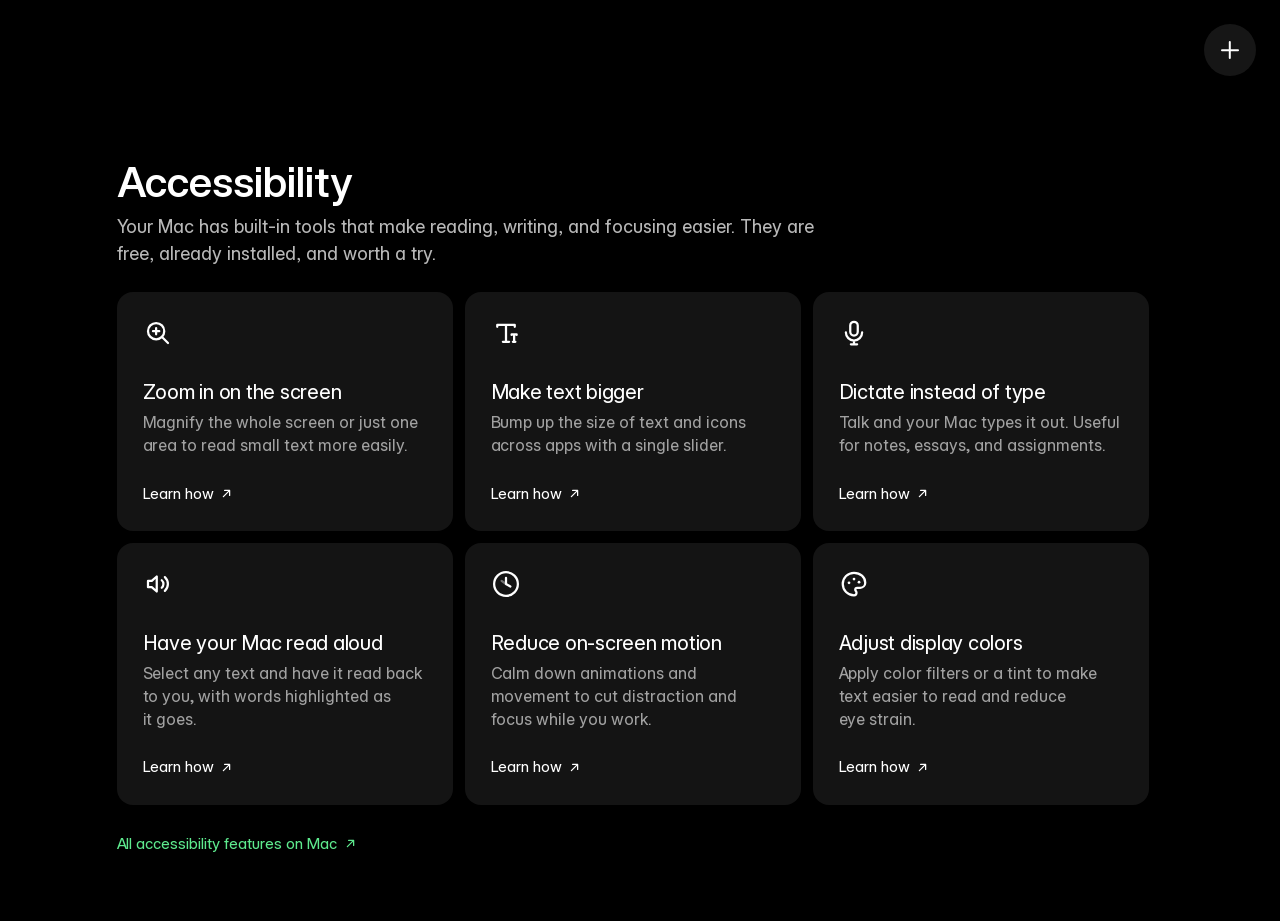
==== commit c1430eef: "Add files via upload" ====
--- a/accessibility.html
+++ b/accessibility.html
@@ -30,7 +30,6 @@
     </section>
   </div>
 </main>
-<div id="site-footer"></div>
 <script src="content.js"></script>
 <script src="app.js"></script>
 <script>initPage('accessibility');</script>
--- a/styles.css
+++ b/styles.css
@@ -55,57 +55,60 @@
 .wrap{width:100%;max-width:var(--max);margin:0 auto;padding:0 var(--gutter);position:relative;z-index:1}
 @media (max-width:560px){:root{--gutter:16px}}
 
-/* ---------- controls: agent + search + hamburger ---------- */
-.controls{position:fixed;top:var(--s-6);right:var(--s-6);z-index:101;display:flex;align-items:center;gap:var(--s-2)}
-.ctrl-btn{width:52px;height:52px;flex:0 0 52px;border-radius:15px;background:var(--glass-card);color:var(--t1);display:inline-flex;align-items:center;justify-content:center;cursor:pointer;transition:background .24s var(--ease),transform .18s var(--ease)}
-.ctrl-btn:hover{background:var(--glass-card-hover)}
-.ctrl-btn:active{transform:scale(.92)}
-.agent-btn svg{color:var(--accent)}
-.bars{position:relative;width:20px;height:14px}
-.bars span{position:absolute;left:0;width:20px;height:2px;border-radius:2px;background:var(--t1);transition:transform .34s var(--ease),opacity .2s var(--ease)}
-.bars span:nth-child(1){top:0}
-.bars span:nth-child(2){top:6px}
-.bars span:nth-child(3){top:12px}
-.menu-btn[aria-expanded="true"] .bars span:nth-child(1){transform:translateY(6px) rotate(45deg)}
-.menu-btn[aria-expanded="true"] .bars span:nth-child(2){opacity:0}
-.menu-btn[aria-expanded="true"] .bars span:nth-child(3){transform:translateY(-6px) rotate(-45deg)}
-.menu{position:fixed;top:calc(var(--s-6) + 64px);right:var(--s-6);z-index:100;background:#121212;border-radius:var(--rc);padding:8px;display:flex;flex-direction:column;gap:2px;min-width:200px;box-shadow:0 4px 16px rgba(0,0,0,.35);opacity:0;transform:translateY(-8px) scale(.98);transform-origin:top right;pointer-events:none;transition:opacity .22s var(--ease),transform .22s var(--ease)}
-.menu.open{opacity:1;transform:none;pointer-events:auto}
-.menu a{display:flex;align-items:center;gap:12px;padding:11px 16px;border-radius:var(--rs);font-size:16.5px;font-weight:460;color:var(--t2);letter-spacing:-0.01px;transition:color .2s var(--ease),background .2s var(--ease)}
-.menu a svg{flex-shrink:0;color:var(--t3);transition:color .2s var(--ease)}
-.menu a:hover{color:var(--t1);background:#1a1a1a}
-.menu a:hover svg{color:var(--accent)}
-.menu a.active{color:var(--t1);background:var(--surface-2)}
-.menu a.active svg{color:var(--accent)}
-/* in-menu action items (assistant + search) — mobile only */
-.menu-action{display:none;align-items:center;gap:12px;width:100%;padding:11px 16px;border-radius:var(--rs);font:inherit;font-size:16.5px;font-weight:460;color:var(--t2);background:none;cursor:pointer;text-align:left;transition:color .2s var(--ease),background .2s var(--ease)}
-.menu-action svg{color:var(--accent);flex-shrink:0}
-.menu-action:hover{color:var(--t1);background:#1a1a1a}
-.menu-divider{display:none;height:1px;background:var(--rule);margin:6px 8px}
-.menu-scrim{display:none}
-@media (max-width:560px){
-  .controls{top:var(--s-4);right:var(--s-4)}
-  .ctrl-btn{width:44px;height:44px;flex:0 0 44px;border-radius:13px}
-  /* collapse to a single menu button on mobile */
-  .agent-btn,.search-btn{display:none}
-  /* bottom sheet: slides up from the bottom like a native app panel */
-  .menu{
-    top:auto;bottom:0;left:0;right:0;min-width:0;
-    border-radius:22px 22px 0 0;
-    padding:10px 12px calc(env(safe-area-inset-bottom) + 18px);
-    gap:2px;
-    box-shadow:0 -12px 40px rgba(0,0,0,.55);
-    transform:translateY(100%);transform-origin:bottom;
-    transition:transform .34s var(--ease-spring),opacity .2s var(--ease);
-  }
-  .menu::before{content:"";display:block;width:38px;height:4px;border-radius:2px;background:var(--rule-strong);margin:6px auto 12px}
-  .menu.open{transform:translateY(0)}
-  .menu-action,.menu-divider{display:flex}
-  .menu a,.menu-action{font-size:18px;padding:15px 16px}
-  .menu-divider{margin:8px 8px}
-  /* dim scrim behind the sheet */
-  .menu-scrim{display:block;position:fixed;inset:0;z-index:99;background:rgba(0,0,0,.5);opacity:0;pointer-events:none;transition:opacity .28s var(--ease)}
-  .menu-scrim.open{opacity:1;pointer-events:auto}
+/* ---------- navigation: corner toggle + slide-in overlay panel ---------- */
+body.nav-open{overflow:hidden}
+.nav-bar{position:fixed;inset:0 0 auto 0;z-index:130;display:flex;align-items:center;justify-content:flex-end;padding:24px;pointer-events:none}
+.nav-toggle{pointer-events:auto;position:relative;width:52px;height:52px;border-radius:50%;background:var(--bg-card);color:var(--t1);display:grid;place-items:center;cursor:pointer;transition:background .24s var(--ease)}
+.nav-toggle:hover{background:var(--glass-card-hover)}
+.nav-bars{position:relative;width:20px;height:20px}
+.nav-bars span{position:absolute;left:50%;top:50%;width:18px;height:1.6px;border-radius:2px;background:var(--t1);transform-origin:center;transition:transform .34s var(--ease)}
+.nav-bars span:nth-child(1){transform:translate(-50%,-50%) rotate(0deg)}
+.nav-bars span:nth-child(2){transform:translate(-50%,-50%) rotate(90deg)}
+body.nav-open .nav-bars span:nth-child(1){transform:translate(-50%,-50%) rotate(45deg)}
+body.nav-open .nav-bars span:nth-child(2){transform:translate(-50%,-50%) rotate(-45deg)}
+
+.nav-scrim{position:fixed;inset:0;z-index:110;background:rgba(0,0,0,.4);opacity:0;visibility:hidden;transition:opacity .3s var(--ease),visibility .3s var(--ease)}
+body.nav-open .nav-scrim{opacity:1;visibility:visible}
+
+.nav-panel{position:fixed;top:0;right:0;z-index:120;height:100dvh;width:min(460px,100%);background:var(--bg-card);padding:108px 33px 33px 56px;display:flex;flex-direction:column;transform:translateX(100%);transition:transform .44s var(--ease-spring);overflow-y:auto}
+body.nav-open .nav-panel{transform:translateX(0)}
+.nav-panel nav{flex:1;display:flex;flex-direction:column}
+
+.nav-search{display:flex;align-items:center;gap:10px;background:var(--surface-2);border-radius:12px;padding:12px 14px;margin-bottom:30px}
+.nav-search:focus-within{box-shadow:inset 0 0 0 1.5px rgba(255,255,255,.4)}
+.nav-search svg{color:var(--t3);flex:none}
+.nav-search input{flex:1;min-width:0;background:none;border:0;outline:none;color:var(--t1);font:inherit;font-size:16px}
+.nav-search input::placeholder{color:var(--t3)}
+
+.nav-primary{display:flex;flex-direction:column;gap:14px}
+.nav-primary a,.nav-actions a,.nav-actions button{display:block;text-align:left;color:var(--t1);background:none;border:0;padding:0;cursor:pointer;font-family:inherit;font-weight:500;font-size:clamp(21px,2vw,27px);line-height:1.2;letter-spacing:-.018em;text-wrap:balance;width:max-content;max-width:100%;transition:color .22s var(--ease)}
+.nav-primary a:hover,.nav-actions a:hover,.nav-actions button:hover{color:var(--text-on-card)}
+.nav-primary a[aria-current="page"]{color:var(--accent)}
+.nav-primary a[aria-current="page"]:hover{color:rgba(94,234,142,.62)}
+
+.nav-actions{display:flex;flex-direction:column;gap:14px;margin-top:22px;padding-top:22px;border-top:1px solid var(--rule-strong)}
+
+.nav-results{display:none;flex-direction:column}
+.nav-result{display:block;padding:12px 0;border-bottom:1px solid var(--rule)}
+.nav-result:first-child{padding-top:0}
+.nav-result:last-child{border-bottom:0}
+.nav-result .nav-r-title{display:block;color:var(--t1);font-size:20px;font-weight:500;line-height:1.3;transition:color .2s var(--ease)}
+.nav-result .nav-r-cat{display:block;color:var(--t3);font-size:13px;margin-top:3px}
+.nav-result:hover .nav-r-title{color:var(--text-on-card)}
+.nav-no-results{color:var(--t3);font-size:15px;padding:6px 0}
+.nav-panel.nav-searching .nav-primary,.nav-panel.nav-searching .nav-actions{display:none}
+.nav-panel.nav-searching .nav-results{display:flex}
+
+.nav-foot{margin-top:auto;display:flex;justify-content:flex-end}
+.nav-lock{display:inline-grid;place-items:center;width:34px;height:34px;border-radius:8px;color:var(--t3);transition:color .2s var(--ease),background .2s var(--ease)}
+.nav-lock:hover{color:var(--t1);background:var(--surface-2)}
+
+@media (max-width:600px){
+  .nav-bar{padding:16px}
+  .nav-panel{padding:104px 25px 25px 28px}
+}
+@media (prefers-reduced-motion:reduce){
+  .nav-bars span,.nav-scrim,.nav-panel,.nav-lock,.nav-result .nav-r-title{transition-duration:.001ms !important}
 }
 
 /* ---------- reveal-on-scroll ---------- */
@@ -126,7 +129,7 @@
   .card:hover,.app-card:hover,.gest:hover,.res a:hover{transform:none !important}
   .card:hover .ico,.app-card:hover .app-icon,.gest:hover .gico,.sc-row:hover .kbd{transform:none !important}
   .doc-link:hover svg,.app-card a.app-link:hover svg,.res a:hover .ext svg{transform:none !important}
-  .ctrl-btn:active,.card:active,.app-card:active,.sc-row:active,.cta:active,.video-card:hover .video-thumb,.video-card:active .video-thumb{transform:none !important}
+  .nav-toggle:active,.card:active,.app-card:active,.sc-row:active,.cta:active,.video-card:hover .video-thumb,.video-card:active .video-thumb{transform:none !important}
   html{scroll-behavior:auto}
 }
 .chat-log{scrollbar-width:thin;scrollbar-color:var(--surface-2) transparent}
@@ -140,28 +143,16 @@
 .hero h1 .dot{color:var(--accent)}
 .hero p{font-size:clamp(16px,1.8vw,19px);line-height:1.55;color:var(--text-on-bg);max-width:52ch;margin:var(--s-5) 0 0;text-wrap:pretty}
 
-.search-pop{position:fixed;top:calc(var(--s-6) + 64px);right:var(--s-6);z-index:100;background:#121212;border-radius:var(--rc);padding:8px;width:300px;opacity:0;transform:translateY(-8px) scale(.98);transform-origin:top right;pointer-events:none;transition:opacity .22s var(--ease),transform .22s var(--ease)}
-.search-pop.open{opacity:1;transform:none;pointer-events:auto}
-.search-bar{display:flex;align-items:center;gap:var(--s-3)}
+/* search field (used by per-page FAQ + Videos search) */
 .search-field{position:relative;flex:1;border-radius:var(--rs);background:#222;box-shadow:inset 0 0 0 1px var(--rule);transition:box-shadow .24s var(--ease)}
 .search-field:focus-within{box-shadow:inset 0 0 0 1.5px rgba(255,255,255,.4)}
 .search-field svg{position:absolute;left:14px;top:50%;transform:translateY(-50%);color:var(--t3)}
 .search-field input{width:100%;height:46px;background:transparent;border:none;border-radius:var(--rs);color:var(--t1);font:inherit;font-size:15px;padding:0 14px 0 42px}
 .search-field input::placeholder{color:var(--t3)}
 .search-field input:focus{outline:none}
-.search-cancel{display:none;color:var(--t2);font:inherit;font-size:16px;font-weight:460;padding:0 4px;white-space:nowrap;transition:color .2s var(--ease)}
-.search-cancel:hover{color:var(--t1)}
-.search-hint{display:none}
 @media (max-width:560px){
-  .search-pop{inset:0;top:0;right:0;left:0;width:auto;z-index:110;border-radius:0;padding:calc(env(safe-area-inset-top) + 16px) 16px 16px;background:linear-gradient(to bottom,rgba(10,10,10,.98) 0,rgba(10,10,10,.98) 88px,rgba(10,10,10,.5) 132px,rgba(10,10,10,.32) 100%);backdrop-filter:blur(4px);-webkit-backdrop-filter:blur(4px);transform:translateY(-12px);transform-origin:top}
-  .search-pop.open{transform:none}
   .search-field input{height:50px;font-size:17px}
-  .search-cancel{display:inline-flex}
-  .search-hint{display:block;color:var(--t3);font-size:14px;margin-top:18px;text-align:center}
-  .search-hint.hidden{display:none}
-  body.search-open .controls{opacity:0;pointer-events:none}
-}
-.controls{transition:opacity .2s var(--ease)}
+}
 
 /* ---------- sections ---------- */
 section{padding:var(--s-8) 0}
@@ -387,26 +378,6 @@
   .chat-head{padding:18px 20px;box-shadow:inset 0 -1px 0 var(--rule-faint)}
 }
 
-/* ---------- edit lock ---------- */
-/* ---------- footer ---------- */
-.site-footer{margin-top:var(--s-9);padding:var(--s-7) 0 var(--s-8);border-top:1px solid var(--rule)}
-.foot-main{display:flex;align-items:flex-start;justify-content:space-between;gap:var(--s-5);flex-wrap:wrap}
-.foot-brand{display:flex;flex-direction:column;gap:5px}
-.foot-title{font-size:18px;font-weight:560;color:var(--t1);letter-spacing:-0.01px}
-.foot-title .dot{color:var(--accent)}
-.foot-sub{font-size:14.5px;color:var(--t3);letter-spacing:-0.01px}
-.foot-links{display:flex;align-items:center;gap:var(--s-3)}
-.foot-help{position:relative;font:inherit;font-size:15px;font-weight:460;color:var(--t2);padding:8px 14px;border-radius:var(--rs);background:var(--glass-card);cursor:pointer;transition:color .2s var(--ease),background .2s var(--ease)}
-.foot-help:hover{color:var(--t1);background:var(--glass-card-hover)}
-.foot-help-done{display:none;color:var(--accent)}
-.foot-help.is-copied .foot-help-label{display:none}
-.foot-help.is-copied .foot-help-done{display:inline}
-.foot-help.is-copied{background:var(--accent-soft)}
-.foot-edit{display:inline-flex;align-items:center;justify-content:center;width:38px;height:38px;border-radius:var(--rs);background:transparent;color:var(--t3);cursor:pointer;opacity:.55;transition:opacity .24s var(--ease),color .24s var(--ease),background .24s var(--ease)}
-.foot-edit:hover{opacity:1;color:var(--t1);background:var(--glass-card)}
-.foot-meta{display:flex;justify-content:space-between;gap:var(--s-4);flex-wrap:wrap;margin-top:var(--s-6);font-size:13px;color:var(--t3);letter-spacing:.01em}
-@media (max-width:560px){.foot-main{flex-direction:column;gap:var(--s-5)}}
-
 /* ---------- admin ---------- */
 .scrim{position:fixed;inset:0;z-index:200;background:rgba(0,0,0,.7);display:none}
 .scrim.show{display:block}
@@ -442,28 +413,15 @@
 @media (max-width:640px){.hero{padding:130px 0 56px}}
 
 /* ============================================================
-   MULTI-PAGE: sticky header, top nav, per-page + universal search
+   MULTI-PAGE: spacing for the floating corner toggle + per-page search
    ============================================================ */
-.site-header{position:sticky;top:0;z-index:120;display:flex;align-items:center;gap:var(--s-3);height:60px;padding:0 var(--gutter);background:rgba(0,0,0,.72);backdrop-filter:blur(12px);-webkit-backdrop-filter:blur(12px);border-bottom:1px solid var(--rule)}
-.brand{display:inline-flex;align-items:center;gap:9px;font-size:16px;font-weight:560;color:var(--t1);letter-spacing:-0.01px;white-space:nowrap;flex-shrink:0}
-.brand-dot{width:9px;height:9px;border-radius:50%;background:var(--accent);flex-shrink:0}
-.top-nav{display:flex;align-items:center;gap:1px;margin:0 auto 0 var(--s-2);overflow-x:auto;scrollbar-width:none}
-.top-nav::-webkit-scrollbar{display:none}
-.top-nav a{padding:7px 11px;border-radius:var(--rs);font-size:14.5px;font-weight:460;color:var(--t2);white-space:nowrap;transition:color .2s var(--ease),background .2s var(--ease)}
-.top-nav a:hover{color:var(--t1);background:var(--glass-card)}
-.top-nav a.active{color:var(--t1);background:var(--glass-card)}
-.site-header .controls{position:static;top:auto;right:auto;margin-left:auto;flex-shrink:0}
-.site-header .ctrl-btn{width:40px;height:40px;flex:0 0 40px;border-radius:11px}
-.only-mobile{display:none!important}
-@media (max-width:880px){
-  .top-nav{display:none}
-  .only-mobile{display:inline-flex!important}
-  .site-header{gap:var(--s-2)}
-}
-/* content clears the sticky header naturally (sticky takes flow space) */
-.hero{padding:64px 0 64px}
-@media (max-width:640px){.hero{padding:36px 0 44px}}
-main>.wrap{padding-top:var(--s-5)}
+/* no sticky header now; give the hero and page content room under the toggle */
+.hero{padding:128px 0 72px}
+@media (max-width:640px){.hero{padding:92px 0 48px}}
+main>.wrap{padding-top:96px}
+@media (max-width:640px){main>.wrap{padding-top:72px}}
+/* the home hero already carries its own top padding; don't double it */
+main>.wrap:has(.hero){padding-top:0}
 
 /* per-page search (FAQ + Videos) */
 .page-search{margin:0 0 var(--s-6);max-width:460px}
@@ -472,12 +430,3 @@
 .page-search input::placeholder{color:var(--t3)}
 .page-search input:focus{outline:none}
 .page-noresults{color:var(--t3);font-size:15px;padding:8px 2px;display:none}
-
-/* universal search results (in the search-pop) */
-.search-results{display:flex;flex-direction:column;gap:1px;margin-top:8px;max-height:min(60vh,420px);overflow-y:auto}
-.sr-item{display:block;padding:9px 11px;border-radius:var(--rs);transition:background .16s var(--ease)}
-.sr-item:hover,.sr-item:focus-visible{background:var(--glass-card)}
-.sr-cat{display:block;font-size:11px;font-weight:560;letter-spacing:.05em;text-transform:uppercase;color:var(--accent);margin-bottom:2px}
-.sr-title{display:block;font-size:14.5px;color:var(--t1);line-height:1.35}
-.sr-empty{color:var(--t3);font-size:14px;padding:10px 11px}
-@media (max-width:560px){.search-results{max-height:70vh}}
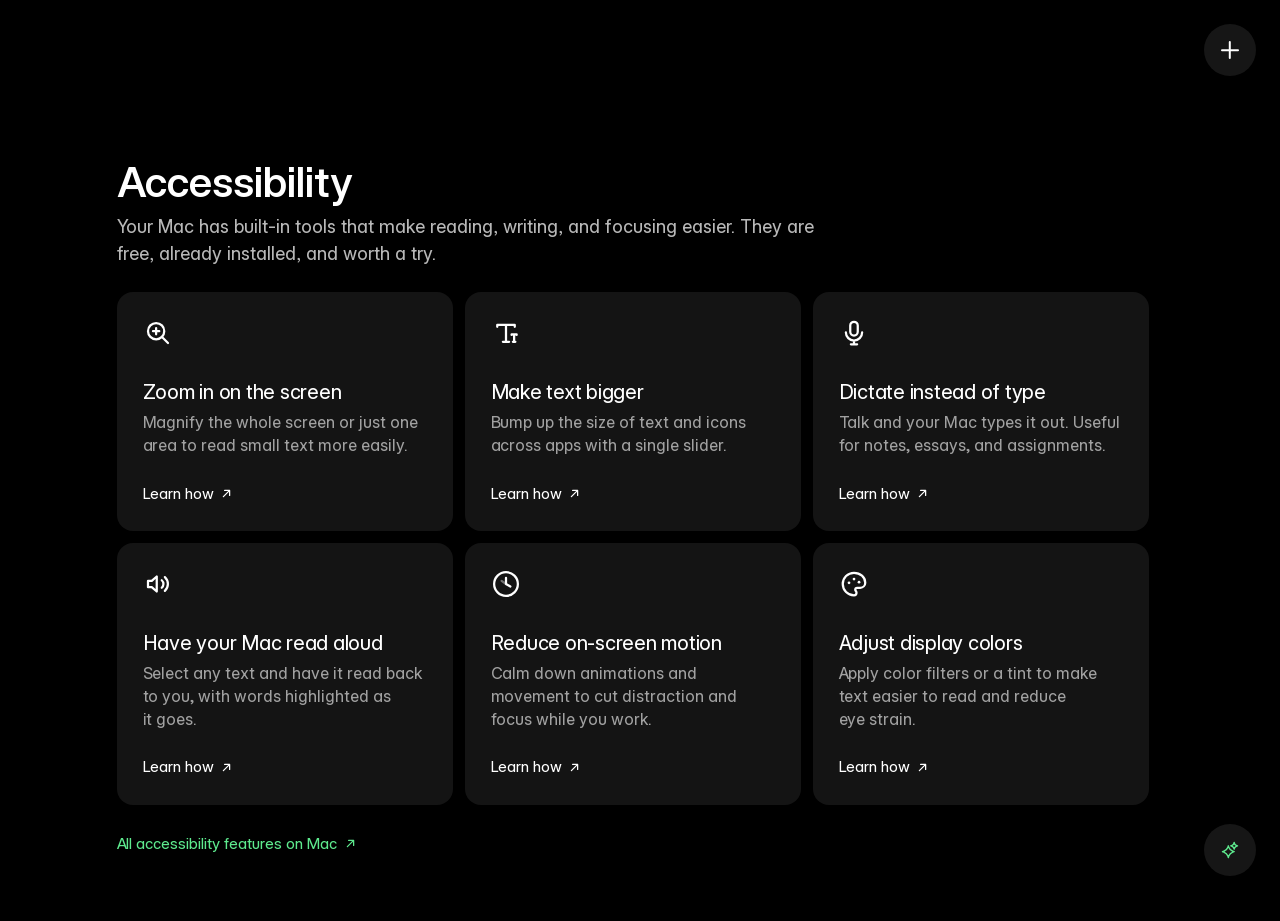
==== commit da850423: "Add files via upload" ====
--- a/accessibility.html
+++ b/accessibility.html
@@ -15,7 +15,7 @@
 <meta name="twitter:card" content="summary">
 <meta name="robots" content="index, follow">
 <link rel="canonical" href="https://pufsd-mac.pages.dev/accessibility">
-<link rel="stylesheet" href="styles.css">
+<link rel="stylesheet" href="styles.css?v=3">
 </head>
 <body>
 <div id="site-header"></div>
@@ -30,8 +30,8 @@
     </section>
   </div>
 </main>
-<script src="content.js"></script>
-<script src="app.js"></script>
+<script src="content.js?v=3"></script>
+<script src="app.js?v=3"></script>
 <script>initPage('accessibility');</script>
 </body>
 </html>
--- a/styles.css
+++ b/styles.css
@@ -43,7 +43,7 @@
 }
 body{position:relative;font-size:18px;line-height:1.55;letter-spacing:-0.01px;min-height:100vh;text-rendering:optimizeLegibility;overflow-x:hidden;text-wrap:pretty}
 /* page titles stay bold; card headings sit at 500 */
-.hero h1,.sec-head h2,.chat-head .ttl,.gate h2,.admin-head h2{font-variation-settings:"opsz" 32,"wght" 560}
+.hero h1,.sec-head h2,.gate h2,.admin-head h2{font-variation-settings:"opsz" 32,"wght" 560}
 .card h3,.cmp-topic,.exp-title,.app-card .app-name,.res .rname,.res-help .rname,.gest .gname{font-variation-settings:"opsz" 28,"wght" 460;font-weight:460}
 input,textarea,button,select{font-feature-settings:inherit}
 a{color:inherit;text-decoration:none;transition:opacity .22s var(--ease)}
@@ -340,18 +340,37 @@
 .doc-link:hover svg,.app-card a.app-link:hover svg{transform:translate(2px,-2px)}
 
 /* ---------- agent chat window (overlay) ---------- */
-.chat-window{position:fixed;top:calc(var(--s-6) + 64px);right:var(--s-6);z-index:202;width:min(400px,calc(100vw - var(--s-6)*2));height:min(620px,calc(100vh - 130px));background:#1a1a1a;border-radius:var(--rc);display:flex;flex-direction:column;overflow:hidden;box-shadow:0 24px 64px rgba(0,0,0,.5);opacity:0;transform:translateY(-12px) scale(.98);transform-origin:top right;pointer-events:none;transition:opacity .24s var(--ease),transform .4s var(--ease-spring)}
-.chat-window.open{opacity:1;transform:none;pointer-events:auto}
-.chat-head{display:flex;align-items:center;justify-content:space-between;padding:var(--pad-row);flex-shrink:0}
-.chat-head .ttl{display:flex;align-items:center;gap:10px;font-weight:460;color:var(--t1);letter-spacing:-0.01px}
-.chat-head .ttl svg{color:var(--accent)}
-.chat-log{flex:1;overflow-y:auto;padding:var(--s-4) var(--s-5);display:flex;flex-direction:column;gap:var(--s-3)}
-.msg{max-width:85%;padding:11px 15px;border-radius:14px;font-size:15px;line-height:1.5}
+/* ---------- AI assistant: bottom-corner toggle + slide-in panel (mirrors the nav) ---------- */
+.ai-bar{position:fixed;inset:auto 0 0 auto;z-index:130;display:flex;align-items:center;justify-content:flex-end;padding:24px;pointer-events:none}
+.ai-toggle{pointer-events:auto;position:relative;width:52px;height:52px;border-radius:50%;background:var(--bg-card);color:var(--t1);display:grid;place-items:center;cursor:pointer;transition:background .24s var(--ease)}
+.ai-toggle:hover{background:var(--glass-card-hover)}
+.ai-toggle .ai-ico{position:absolute;display:grid;place-items:center;transition:opacity .26s var(--ease),transform .26s var(--ease)}
+.ai-toggle .ai-ico-spark{color:var(--accent)}
+.ai-toggle .ai-ico-x{opacity:0;transform:scale(.6) rotate(-30deg)}
+body.ai-open .ai-toggle .ai-ico-spark{opacity:0;transform:scale(.6) rotate(30deg)}
+body.ai-open .ai-toggle .ai-ico-x{opacity:1;transform:none;color:var(--t1)}
+/* keep the two corner controls from colliding: hide the opposite trigger while a panel is open */
+body.nav-open .ai-bar{opacity:0;visibility:hidden;transition:opacity .2s var(--ease),visibility .2s var(--ease)}
+body.ai-open .nav-bar{opacity:0;visibility:hidden;transition:opacity .2s var(--ease),visibility .2s var(--ease)}
+
+.ai-scrim{position:fixed;inset:0;z-index:110;background:rgba(0,0,0,.4);opacity:0;visibility:hidden;transition:opacity .3s var(--ease),visibility .3s var(--ease)}
+body.ai-open .ai-scrim{opacity:1;visibility:visible}
+
+.ai-panel{position:fixed;top:0;right:0;z-index:120;height:100dvh;width:min(460px,100%);background:var(--bg-card);display:flex;flex-direction:column;transform:translateX(100%);transition:transform .44s var(--ease-spring);overflow:hidden}
+body.ai-open .ai-panel{transform:translateX(0)}
+/* top padding clears nothing; generous bottom padding clears the bottom-right toggle (mirror of the nav's top clearance) */
+.ai-inner{flex:1;display:flex;flex-direction:column;min-height:0;padding:52px 33px 104px 56px}
+.ai-head{flex-shrink:0;margin-bottom:var(--s-4)}
+.ai-title{display:block;font-size:27px;font-weight:500;letter-spacing:-.018em;color:var(--t1)}
+.ai-sub{display:block;margin-top:6px;font-size:14px;line-height:1.45;color:var(--t3);max-width:34ch}
+
+.chat-log{flex:1;overflow-y:auto;display:flex;flex-direction:column;gap:var(--s-3);padding-right:4px}
+.msg{max-width:88%;padding:11px 15px;border-radius:14px;font-size:15px;line-height:1.5}
 .msg.user{align-self:flex-end;background:var(--surface-2);color:var(--t1)}
-.msg.bot{align-self:flex-start;background:#242424;color:var(--t1)}
-.msg.sys{align-self:center;color:var(--t3);font-size:13.5px;text-align:center;max-width:92%}
-.chat-chips{display:flex;flex-wrap:wrap;gap:8px;margin-top:2px}
-.chat-chip{font:inherit;font-size:13.5px;color:var(--t2);background:#242424;border:1px solid var(--rule);border-radius:999px;padding:7px 13px;cursor:pointer;transition:color .2s var(--ease),background .2s var(--ease),border-color .2s var(--ease)}
+.msg.bot{align-self:flex-start;background:var(--glass-card);color:var(--t1)}
+.msg.sys{align-self:flex-start;color:var(--t3);font-size:13.5px;max-width:100%}
+.chat-chips{display:flex;flex-wrap:wrap;gap:8px;margin-top:var(--s-3)}
+.chat-chip{font:inherit;font-size:13.5px;color:var(--t2);background:var(--glass-card);border:1px solid var(--rule);border-radius:999px;padding:7px 13px;cursor:pointer;transition:color .2s var(--ease),background .2s var(--ease),border-color .2s var(--ease)}
 .chat-chip:hover{color:var(--t1);background:var(--surface-2);border-color:var(--t3)}
 .msg.typing{display:inline-flex;align-items:center;gap:5px;padding:14px 16px}
 .msg.typing .dot{width:7px;height:7px;border-radius:50%;background:var(--t3);animation:typingBlink 1.3s infinite ease-in-out}
@@ -359,8 +378,8 @@
 .msg.typing .dot:nth-child(3){animation-delay:.36s}
 @keyframes typingBlink{0%,60%,100%{opacity:.3;transform:translateY(0)}30%{opacity:1;transform:translateY(-3px)}}
 @media (prefers-reduced-motion:reduce){.msg.typing .dot{animation:none;opacity:.6}}
-.chat-input{display:flex;align-items:flex-end;gap:var(--s-3);padding:var(--s-4);flex-shrink:0}
-.chat-field{flex:1;display:flex;border-radius:var(--rs);background:#222;box-shadow:inset 0 0 0 1px var(--rule);transition:box-shadow .24s var(--ease)}
+.chat-input{display:flex;align-items:flex-end;gap:var(--s-3);padding-top:var(--s-4);flex-shrink:0}
+.chat-field{flex:1;display:flex;border-radius:var(--rs);background:var(--surface-2);box-shadow:inset 0 0 0 1px var(--rule);transition:box-shadow .24s var(--ease)}
 .chat-field:focus-within{box-shadow:inset 0 0 0 1.5px rgba(255,255,255,.4)}
 .chat-field textarea{width:100%;resize:none;background:transparent;border:none;color:var(--t1);font:inherit;font-size:15px;line-height:22px;padding:13px 16px;height:48px;min-height:48px;max-height:120px;display:block}
 .chat-field textarea:focus{outline:none}
@@ -372,10 +391,13 @@
 .cta:active{transform:scale(.985)}
 .cta.alt{background:transparent;color:var(--t2)}
 .cta.alt:hover{color:var(--t1);background:var(--surface-2)}
-@media (max-width:560px){
-  .chat-window{top:0;left:0;right:0;bottom:0;width:auto;height:auto;border-radius:0;transform:translateY(100%);transform-origin:bottom;box-shadow:none;padding-top:env(safe-area-inset-top)}
-  .chat-window.open{transform:none}
-  .chat-head{padding:18px 20px;box-shadow:inset 0 -1px 0 var(--rule-faint)}
+@media (max-width:600px){
+  .ai-bar{padding:16px}
+  .ai-panel{width:100%}
+  .ai-inner{padding:48px 25px 96px 28px}
+}
+@media (prefers-reduced-motion:reduce){
+  .ai-toggle .ai-ico,.ai-scrim,.ai-panel{transition-duration:.001ms !important}
 }
 
 /* ---------- admin ---------- */
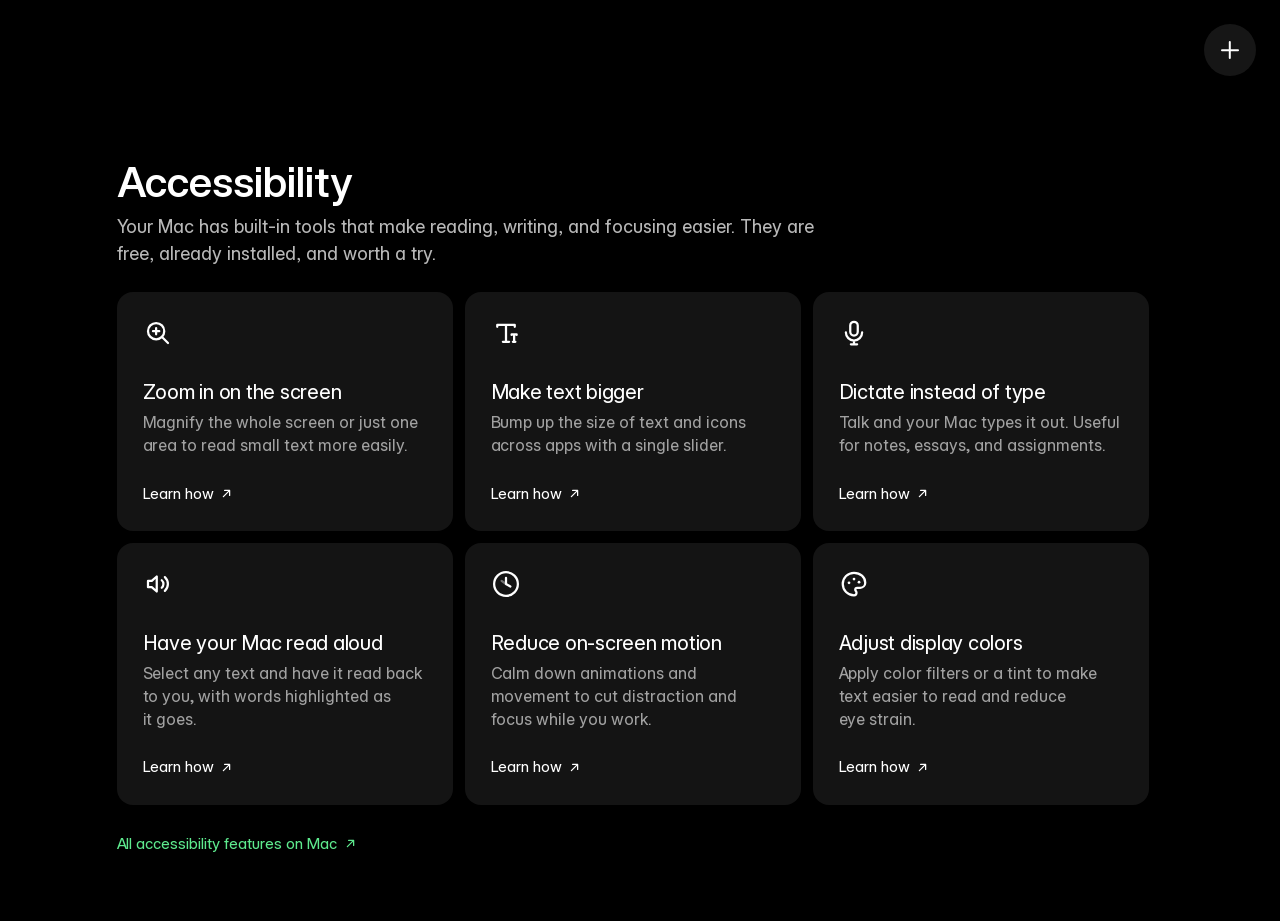
==== commit e45b5b04: "Add files via upload" ====
--- a/accessibility.html
+++ b/accessibility.html
@@ -15,7 +15,7 @@
 <meta name="twitter:card" content="summary">
 <meta name="robots" content="index, follow">
 <link rel="canonical" href="https://pufsd-mac.pages.dev/accessibility">
-<link rel="stylesheet" href="styles.css?v=3">
+<link rel="stylesheet" href="styles.css?v=4">
 </head>
 <body>
 <div id="site-header"></div>
@@ -30,8 +30,8 @@
     </section>
   </div>
 </main>
-<script src="content.js?v=3"></script>
-<script src="app.js?v=3"></script>
+<script src="content.js?v=4"></script>
+<script src="app.js?v=4"></script>
 <script>initPage('accessibility');</script>
 </body>
 </html>
--- a/styles.css
+++ b/styles.css
@@ -340,17 +340,8 @@
 .doc-link:hover svg,.app-card a.app-link:hover svg{transform:translate(2px,-2px)}
 
 /* ---------- agent chat window (overlay) ---------- */
-/* ---------- AI assistant: bottom-corner toggle + slide-in panel (mirrors the nav) ---------- */
-.ai-bar{position:fixed;inset:auto 0 0 auto;z-index:130;display:flex;align-items:center;justify-content:flex-end;padding:24px;pointer-events:none}
-.ai-toggle{pointer-events:auto;position:relative;width:52px;height:52px;border-radius:50%;background:var(--bg-card);color:var(--t1);display:grid;place-items:center;cursor:pointer;transition:background .24s var(--ease)}
-.ai-toggle:hover{background:var(--glass-card-hover)}
-.ai-toggle .ai-ico{position:absolute;display:grid;place-items:center;transition:opacity .26s var(--ease),transform .26s var(--ease)}
-.ai-toggle .ai-ico-spark{color:var(--accent)}
-.ai-toggle .ai-ico-x{opacity:0;transform:scale(.6) rotate(-30deg)}
-body.ai-open .ai-toggle .ai-ico-spark{opacity:0;transform:scale(.6) rotate(30deg)}
-body.ai-open .ai-toggle .ai-ico-x{opacity:1;transform:none;color:var(--t1)}
-/* keep the two corner controls from colliding: hide the opposite trigger while a panel is open */
-body.nav-open .ai-bar{opacity:0;visibility:hidden;transition:opacity .2s var(--ease),visibility .2s var(--ease)}
+/* ---------- AI assistant: slide-in panel (mirrors the nav), opened from the menu ---------- */
+/* while the AI panel is open, hide the nav toggle so the top-right stays clean */
 body.ai-open .nav-bar{opacity:0;visibility:hidden;transition:opacity .2s var(--ease),visibility .2s var(--ease)}
 
 .ai-scrim{position:fixed;inset:0;z-index:110;background:rgba(0,0,0,.4);opacity:0;visibility:hidden;transition:opacity .3s var(--ease),visibility .3s var(--ease)}
@@ -358,11 +349,16 @@
 
 .ai-panel{position:fixed;top:0;right:0;z-index:120;height:100dvh;width:min(460px,100%);background:var(--bg-card);display:flex;flex-direction:column;transform:translateX(100%);transition:transform .44s var(--ease-spring);overflow:hidden}
 body.ai-open .ai-panel{transform:translateX(0)}
-/* top padding clears nothing; generous bottom padding clears the bottom-right toggle (mirror of the nav's top clearance) */
-.ai-inner{flex:1;display:flex;flex-direction:column;min-height:0;padding:52px 33px 104px 56px}
+
+/* back-to-menu arrow, top-left */
+.ai-back{position:absolute;top:20px;left:24px;z-index:1;width:40px;height:40px;border-radius:50%;display:grid;place-items:center;color:var(--t2);background:transparent;cursor:pointer;transition:color .2s var(--ease),background .2s var(--ease)}
+.ai-back:hover{color:var(--t1);background:var(--surface-2)}
+
+.ai-inner{flex:1;display:flex;flex-direction:column;min-height:0;padding:84px 33px 40px 56px}
 .ai-head{flex-shrink:0;margin-bottom:var(--s-4)}
-.ai-title{display:block;font-size:27px;font-weight:500;letter-spacing:-.018em;color:var(--t1)}
-.ai-sub{display:block;margin-top:6px;font-size:14px;line-height:1.45;color:var(--t3);max-width:34ch}
+.ai-title{display:flex;align-items:center;gap:10px;font-size:27px;font-weight:500;letter-spacing:-.018em;color:var(--t1)}
+.ai-spark{color:var(--accent);flex:none}
+.ai-sub{display:block;margin-top:8px;font-size:14px;line-height:1.45;color:var(--t3);max-width:34ch}
 
 .chat-log{flex:1;overflow-y:auto;display:flex;flex-direction:column;gap:var(--s-3);padding-right:4px}
 .msg{max-width:88%;padding:11px 15px;border-radius:14px;font-size:15px;line-height:1.5}
@@ -392,12 +388,12 @@
 .cta.alt{background:transparent;color:var(--t2)}
 .cta.alt:hover{color:var(--t1);background:var(--surface-2)}
 @media (max-width:600px){
-  .ai-bar{padding:16px}
   .ai-panel{width:100%}
-  .ai-inner{padding:48px 25px 96px 28px}
+  .ai-back{top:16px;left:16px}
+  .ai-inner{padding:76px 25px 32px 28px}
 }
 @media (prefers-reduced-motion:reduce){
-  .ai-toggle .ai-ico,.ai-scrim,.ai-panel{transition-duration:.001ms !important}
+  .ai-scrim,.ai-panel{transition-duration:.001ms !important}
 }
 
 /* ---------- admin ---------- */
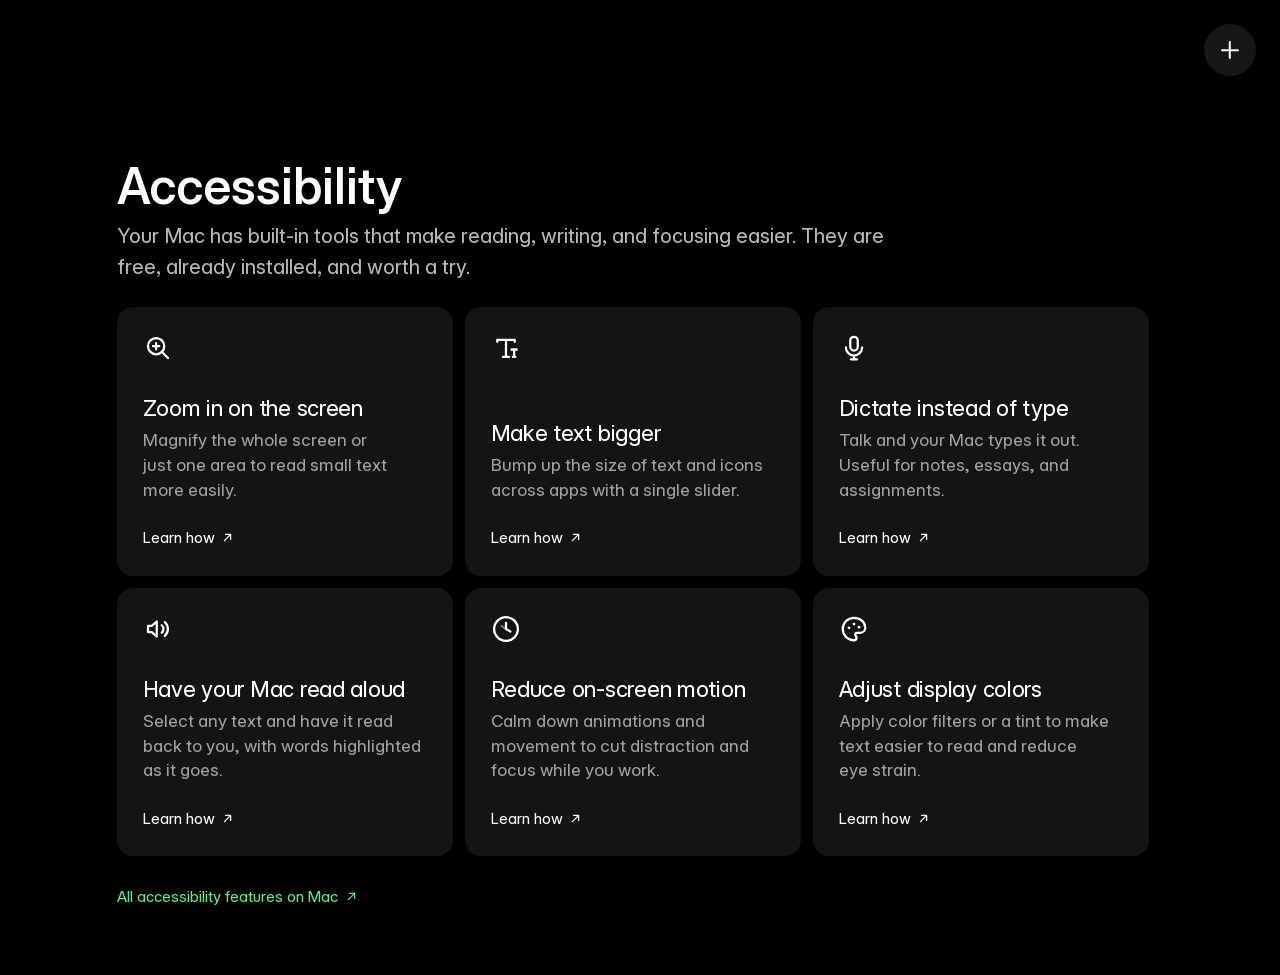
==== commit 60208e40: "Add files via upload" ====
--- a/accessibility.html
+++ b/accessibility.html
@@ -15,7 +15,7 @@
 <meta name="twitter:card" content="summary">
 <meta name="robots" content="index, follow">
 <link rel="canonical" href="https://pufsd-mac.pages.dev/accessibility">
-<link rel="stylesheet" href="styles.css?v=4">
+<link rel="stylesheet" href="styles.css?v=5">
 </head>
 <body>
 <div id="site-header"></div>
@@ -30,8 +30,8 @@
     </section>
   </div>
 </main>
-<script src="content.js?v=4"></script>
-<script src="app.js?v=4"></script>
+<script src="content.js?v=5"></script>
+<script src="app.js?v=5"></script>
 <script>initPage('accessibility');</script>
 </body>
 </html>
--- a/styles.css
+++ b/styles.css
@@ -41,7 +41,7 @@
   font-variation-settings:"opsz" 24,"wght" 440;
   -webkit-font-smoothing:antialiased;-moz-osx-font-smoothing:grayscale;
 }
-body{position:relative;font-size:18px;line-height:1.55;letter-spacing:-0.01px;min-height:100vh;text-rendering:optimizeLegibility;overflow-x:hidden;text-wrap:pretty}
+body{position:relative;font-size:18px;line-height:1.55;letter-spacing:0;min-height:100vh;text-rendering:optimizeLegibility;overflow-x:hidden;text-wrap:pretty}
 /* page titles stay bold; card headings sit at 500 */
 .hero h1,.sec-head h2,.gate h2,.admin-head h2{font-variation-settings:"opsz" 32,"wght" 560}
 .card h3,.cmp-topic,.exp-title,.app-card .app-name,.res .rname,.res-help .rname,.gest .gname{font-variation-settings:"opsz" 28,"wght" 460;font-weight:460}
@@ -139,7 +139,7 @@
 
 /* ---------- hero ---------- */
 .hero{padding:160px 0 80px;text-align:left}
-.hero h1{font-size:clamp(40px,7vw,72px);font-weight:560;line-height:1.04;letter-spacing:-.028em;color:var(--t1);margin:0}
+.hero h1{font-size:clamp(40px,7.4vw,84px);font-weight:560;line-height:1.04;letter-spacing:-.028em;color:var(--t1);margin:0}
 .hero h1 .dot{color:var(--accent)}
 .hero p{font-size:clamp(16px,1.8vw,19px);line-height:1.55;color:var(--text-on-bg);max-width:52ch;margin:var(--s-5) 0 0;text-wrap:pretty}
 
@@ -157,7 +157,7 @@
 /* ---------- sections ---------- */
 section{padding:var(--s-8) 0}
 .sec-head{text-align:left;margin-bottom:var(--s-5)}
-.sec-head h2{font-size:clamp(28px,4.4vw,42px);font-weight:560;line-height:1.06;letter-spacing:-0.01px;color:var(--t1);text-wrap:balance}
+.sec-head h2{font-size:clamp(28px,4.8vw,50px);font-weight:560;line-height:1.06;letter-spacing:-0.01px;color:var(--t1);text-wrap:balance}
 .sec-head .lead{color:var(--text-on-bg);font-size:18px;margin-top:var(--s-2);max-width:60ch;text-wrap:pretty}
 
 /* ---------- browse cards ---------- */
@@ -448,3 +448,24 @@
 .page-search input::placeholder{color:var(--t3)}
 .page-search input:focus{outline:none}
 .page-noresults{color:var(--t3);font-size:15px;padding:8px 2px;display:none}
+
+/* ============================================================
+   DESKTOP TYPE SCALE — larger body + headings on wider screens.
+   Mobile sizes are left untouched; this only kicks in at >=768px.
+   ============================================================ */
+@media (min-width:768px){
+  body{font-size:20px}
+  /* body copy */
+  .sec-head .lead{font-size:20px}
+  .hero p{font-size:21px}
+  .card .desc,.a11y-desc{font-size:17px}
+  .app-card .app-desc{font-size:19px}
+  .exp-a{font-size:18px}
+  .res .rdesc,.res-help .rdesc{font-size:18px}
+  .gest .ghow{font-size:18px}
+  .cmp-topic,.cmp-val{font-size:18px}
+  /* secondary headings */
+  .card h3,.a11y-name{font-size:22px}
+  .app-card .app-name{font-size:20px}
+  .exp-title{font-size:20px}
+}
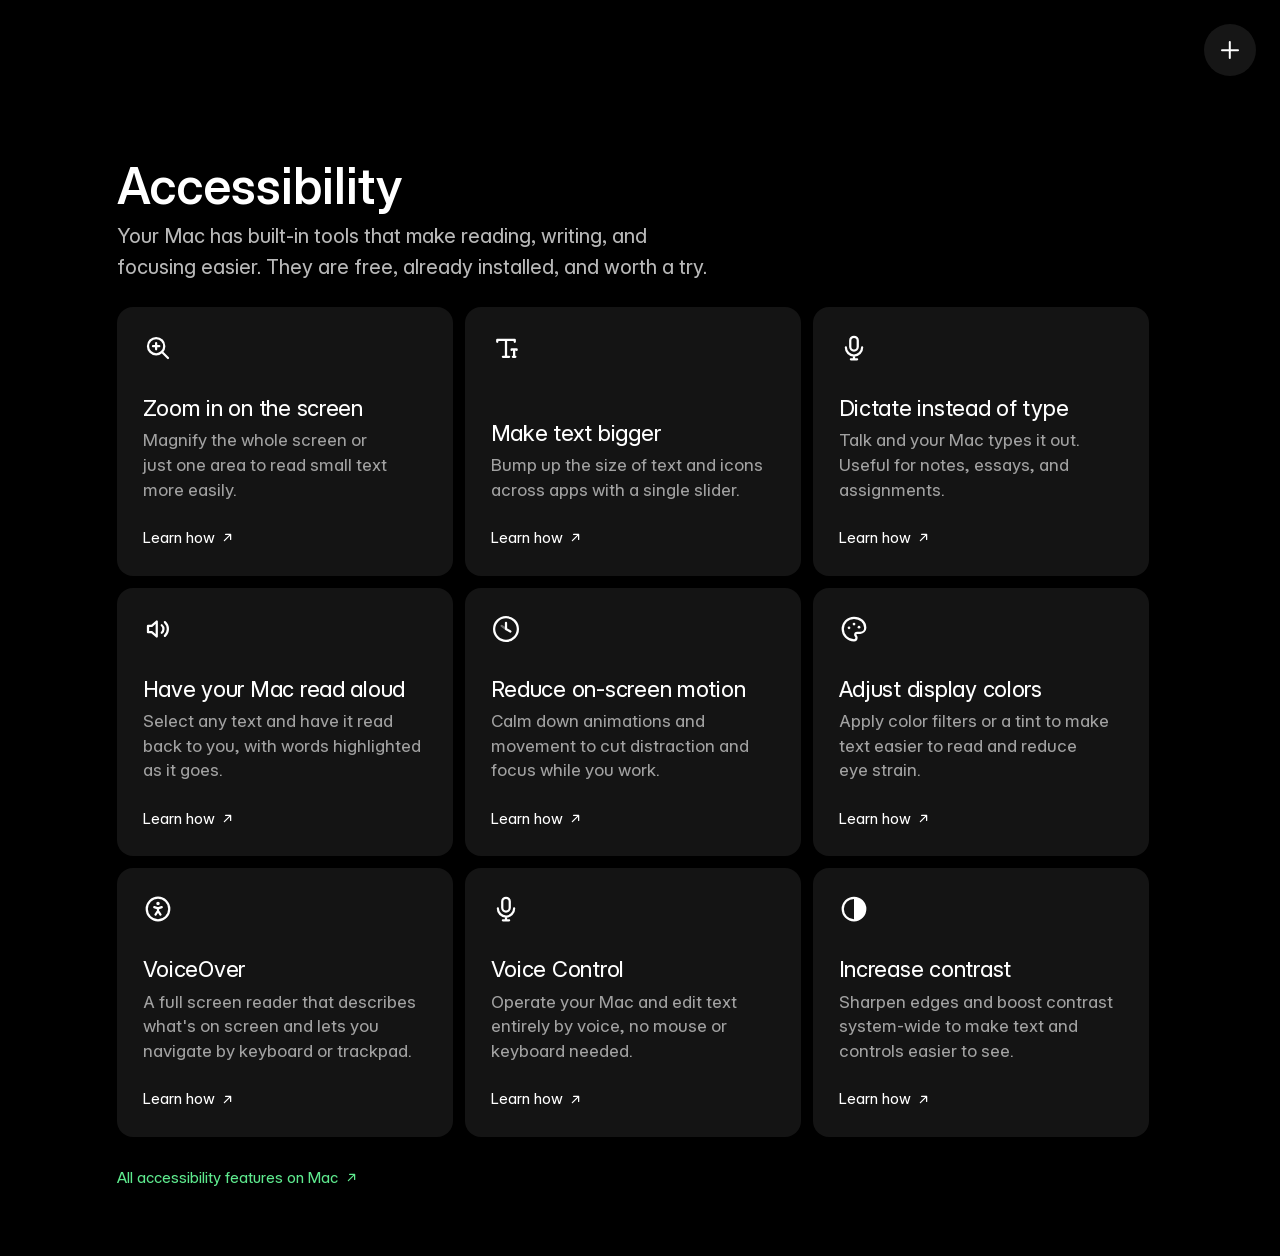
==== commit 2f1fb1e8: "Add files via upload" ====
--- a/accessibility.html
+++ b/accessibility.html
@@ -15,7 +15,7 @@
 <meta name="twitter:card" content="summary">
 <meta name="robots" content="index, follow">
 <link rel="canonical" href="https://pufsd-mac.pages.dev/accessibility">
-<link rel="stylesheet" href="styles.css?v=5">
+<link rel="stylesheet" href="styles.css?v=7">
 </head>
 <body>
 <div id="site-header"></div>
@@ -30,8 +30,8 @@
     </section>
   </div>
 </main>
-<script src="content.js?v=5"></script>
-<script src="app.js?v=5"></script>
+<script src="content.js?v=7"></script>
+<script src="app.js?v=7"></script>
 <script>initPage('accessibility');</script>
 </body>
 </html>
--- a/styles.css
+++ b/styles.css
@@ -51,6 +51,7 @@
 ::selection{background:var(--accent);color:var(--bg)}
 :focus{outline:none}
 :focus-visible{outline:2px solid var(--accent);outline-offset:3px;border-radius:6px;box-shadow:0 0 0 4px var(--accent-soft)}
+input:focus,input:focus-visible,textarea:focus,textarea:focus-visible{outline:none;box-shadow:none}
 
 .wrap{width:100%;max-width:var(--max);margin:0 auto;padding:0 var(--gutter);position:relative;z-index:1}
 @media (max-width:560px){:root{--gutter:16px}}
@@ -75,7 +76,6 @@
 .nav-panel nav{flex:1;display:flex;flex-direction:column}
 
 .nav-search{display:flex;align-items:center;gap:10px;background:var(--surface-2);border-radius:12px;padding:12px 14px;margin-bottom:30px}
-.nav-search:focus-within{box-shadow:inset 0 0 0 1.5px rgba(255,255,255,.4)}
 .nav-search svg{color:var(--t3);flex:none}
 .nav-search input{flex:1;min-width:0;background:none;border:0;outline:none;color:var(--t1);font:inherit;font-size:16px}
 .nav-search input::placeholder{color:var(--t3)}
@@ -141,11 +141,10 @@
 .hero{padding:160px 0 80px;text-align:left}
 .hero h1{font-size:clamp(40px,7.4vw,84px);font-weight:560;line-height:1.04;letter-spacing:-.028em;color:var(--t1);margin:0}
 .hero h1 .dot{color:var(--accent)}
-.hero p{font-size:clamp(16px,1.8vw,19px);line-height:1.55;color:var(--text-on-bg);max-width:52ch;margin:var(--s-5) 0 0;text-wrap:pretty}
+.hero p{font-size:18px;line-height:1.55;color:var(--text-on-bg);max-width:46ch;margin:var(--s-5) 0 0;text-wrap:pretty}
 
 /* search field (used by per-page FAQ + Videos search) */
-.search-field{position:relative;flex:1;border-radius:var(--rs);background:#222;box-shadow:inset 0 0 0 1px var(--rule);transition:box-shadow .24s var(--ease)}
-.search-field:focus-within{box-shadow:inset 0 0 0 1.5px rgba(255,255,255,.4)}
+.search-field{position:relative;flex:1;border-radius:var(--rs);background:#222}
 .search-field svg{position:absolute;left:14px;top:50%;transform:translateY(-50%);color:var(--t3)}
 .search-field input{width:100%;height:46px;background:transparent;border:none;border-radius:var(--rs);color:var(--t1);font:inherit;font-size:15px;padding:0 14px 0 42px}
 .search-field input::placeholder{color:var(--t3)}
@@ -158,7 +157,7 @@
 section{padding:var(--s-8) 0}
 .sec-head{text-align:left;margin-bottom:var(--s-5)}
 .sec-head h2{font-size:clamp(28px,4.8vw,50px);font-weight:560;line-height:1.06;letter-spacing:-0.01px;color:var(--t1);text-wrap:balance}
-.sec-head .lead{color:var(--text-on-bg);font-size:18px;margin-top:var(--s-2);max-width:60ch;text-wrap:pretty}
+.sec-head .lead{color:var(--text-on-bg);font-size:18px;margin-top:var(--s-2);max-width:46ch;text-wrap:pretty}
 
 /* ---------- browse cards ---------- */
 .grid{display:grid;grid-template-columns:repeat(4,1fr);gap:var(--s-3)}
@@ -300,6 +299,7 @@
 /* ---------- resources / link cards (title over subtitle) ---------- */
 .res{display:grid;grid-template-columns:repeat(auto-fill,minmax(280px,1fr));gap:var(--s-3)}
 .res.res-3{grid-template-columns:repeat(3,1fr)}
+.res.res-2{grid-template-columns:repeat(2,1fr)}
 .res a{background:var(--glass-card);border-radius:var(--rc);padding:var(--pad-card);display:flex;flex-direction:column;min-height:120px;transition:background .24s var(--ease),transform .24s var(--ease)}
 .res a:hover{background:var(--glass-card-hover);transform:translateY(-2px)}
 .res .ext svg{transition:transform .25s var(--ease)}
@@ -309,7 +309,7 @@
 .res .rdesc{display:block;color:var(--t2);font-size:17px;margin-top:7px;line-height:1.45;text-wrap:pretty}
 .res .ext{color:var(--t2);flex-shrink:0;display:inline-flex;align-items:center;transition:color .24s var(--ease)}
 .res a:hover .ext{color:var(--t1)}
-@media (max-width:760px){.res.res-3{grid-template-columns:1fr}}
+@media (max-width:760px){.res.res-3,.res.res-2{grid-template-columns:1fr}}
 /* request-help action button (matches resource card shape, accent-tinted) */
 .res-help{position:relative;text-align:left;width:100%;background:var(--accent-soft);border-radius:var(--rc);padding:var(--pad-card);display:flex;flex-direction:column;min-height:120px;cursor:pointer;font:inherit;overflow:hidden;transition:background .24s var(--ease),transform .24s var(--ease)}
 .res-help:hover{background:rgba(94,234,142,.2);transform:translateY(-2px)}
@@ -331,13 +331,21 @@
 .gest{background:var(--glass-card);border-radius:var(--ri);padding:var(--pad-row);display:flex;flex-direction:column;min-width:0;transition:background .24s var(--ease),transform .24s var(--ease)}
 .gest:hover{background:var(--glass-card-hover);transform:translateY(-2px)}
 .gest .gname{display:block;color:var(--t1);font-size:17px;letter-spacing:-0.01px;line-height:1.3}
-.gest .ghow{display:block;color:var(--t2);font-size:17px;margin-top:2px;line-height:1.35;letter-spacing:-0.01px;white-space:nowrap;overflow:hidden;text-overflow:ellipsis}
+.gest .ghow{display:block;color:var(--t2);font-size:17px;margin-top:2px;line-height:1.35;letter-spacing:-0.01px}
 @media (max-width:760px){.gest-grid{grid-template-columns:repeat(2,1fr)}}
 @media (max-width:480px){.gest-grid{grid-template-columns:1fr}}
 .doc-link{display:inline-flex;align-items:center;gap:6px;color:var(--accent);font-size:15px;font-weight:460;transition:opacity .2s var(--ease)}
 .doc-link:hover{opacity:.8}
 .doc-link svg,.app-card a.app-link svg{transition:transform .25s var(--ease)}
 .doc-link:hover svg,.app-card a.app-link:hover svg{transform:translate(2px,-2px)}
+
+/* ---------- control center (info cards, 3-up, non-clickable) ---------- */
+.cc-grid{display:grid;grid-template-columns:repeat(3,1fr);gap:var(--s-3)}
+@media (max-width:760px){.cc-grid{grid-template-columns:1fr}}
+.cc-card{background:var(--glass-card);border-radius:var(--rc);padding:var(--pad-card);display:flex;flex-direction:column;min-height:190px}
+.cc-ico{color:var(--t1);display:inline-flex;align-self:flex-start;margin-bottom:auto}
+.cc-name{display:block;color:var(--t1);font-size:20px;font-weight:560;letter-spacing:-0.012em;line-height:1.2;margin-top:var(--s-6);text-wrap:balance}
+.cc-desc{display:block;color:var(--t2);font-size:16px;line-height:1.45;margin-top:7px;text-wrap:pretty}
 
 /* ---------- agent chat window (overlay) ---------- */
 /* ---------- AI assistant: slide-in panel (mirrors the nav), opened from the menu ---------- */
@@ -375,8 +383,7 @@
 @keyframes typingBlink{0%,60%,100%{opacity:.3;transform:translateY(0)}30%{opacity:1;transform:translateY(-3px)}}
 @media (prefers-reduced-motion:reduce){.msg.typing .dot{animation:none;opacity:.6}}
 .chat-input{display:flex;align-items:flex-end;gap:var(--s-3);padding-top:var(--s-4);flex-shrink:0}
-.chat-field{flex:1;display:flex;border-radius:var(--rs);background:var(--surface-2);box-shadow:inset 0 0 0 1px var(--rule);transition:box-shadow .24s var(--ease)}
-.chat-field:focus-within{box-shadow:inset 0 0 0 1.5px rgba(255,255,255,.4)}
+.chat-field{flex:1;display:flex;border-radius:var(--rs);background:var(--surface-2)}
 .chat-field textarea{width:100%;resize:none;background:transparent;border:none;color:var(--t1);font:inherit;font-size:15px;line-height:22px;padding:13px 16px;height:48px;min-height:48px;max-height:120px;display:block}
 .chat-field textarea:focus{outline:none}
 .chat-field textarea::placeholder{color:var(--t3)}
@@ -456,16 +463,15 @@
 @media (min-width:768px){
   body{font-size:20px}
   /* body copy */
-  .sec-head .lead{font-size:20px}
-  .hero p{font-size:21px}
-  .card .desc,.a11y-desc{font-size:17px}
+  .sec-head .lead,.hero p{font-size:20px}
+  .card .desc,.a11y-desc,.cc-desc{font-size:17px}
   .app-card .app-desc{font-size:19px}
   .exp-a{font-size:18px}
   .res .rdesc,.res-help .rdesc{font-size:18px}
   .gest .ghow{font-size:18px}
   .cmp-topic,.cmp-val{font-size:18px}
   /* secondary headings */
-  .card h3,.a11y-name{font-size:22px}
+  .card h3,.a11y-name,.cc-name{font-size:22px}
   .app-card .app-name{font-size:20px}
   .exp-title{font-size:20px}
 }
